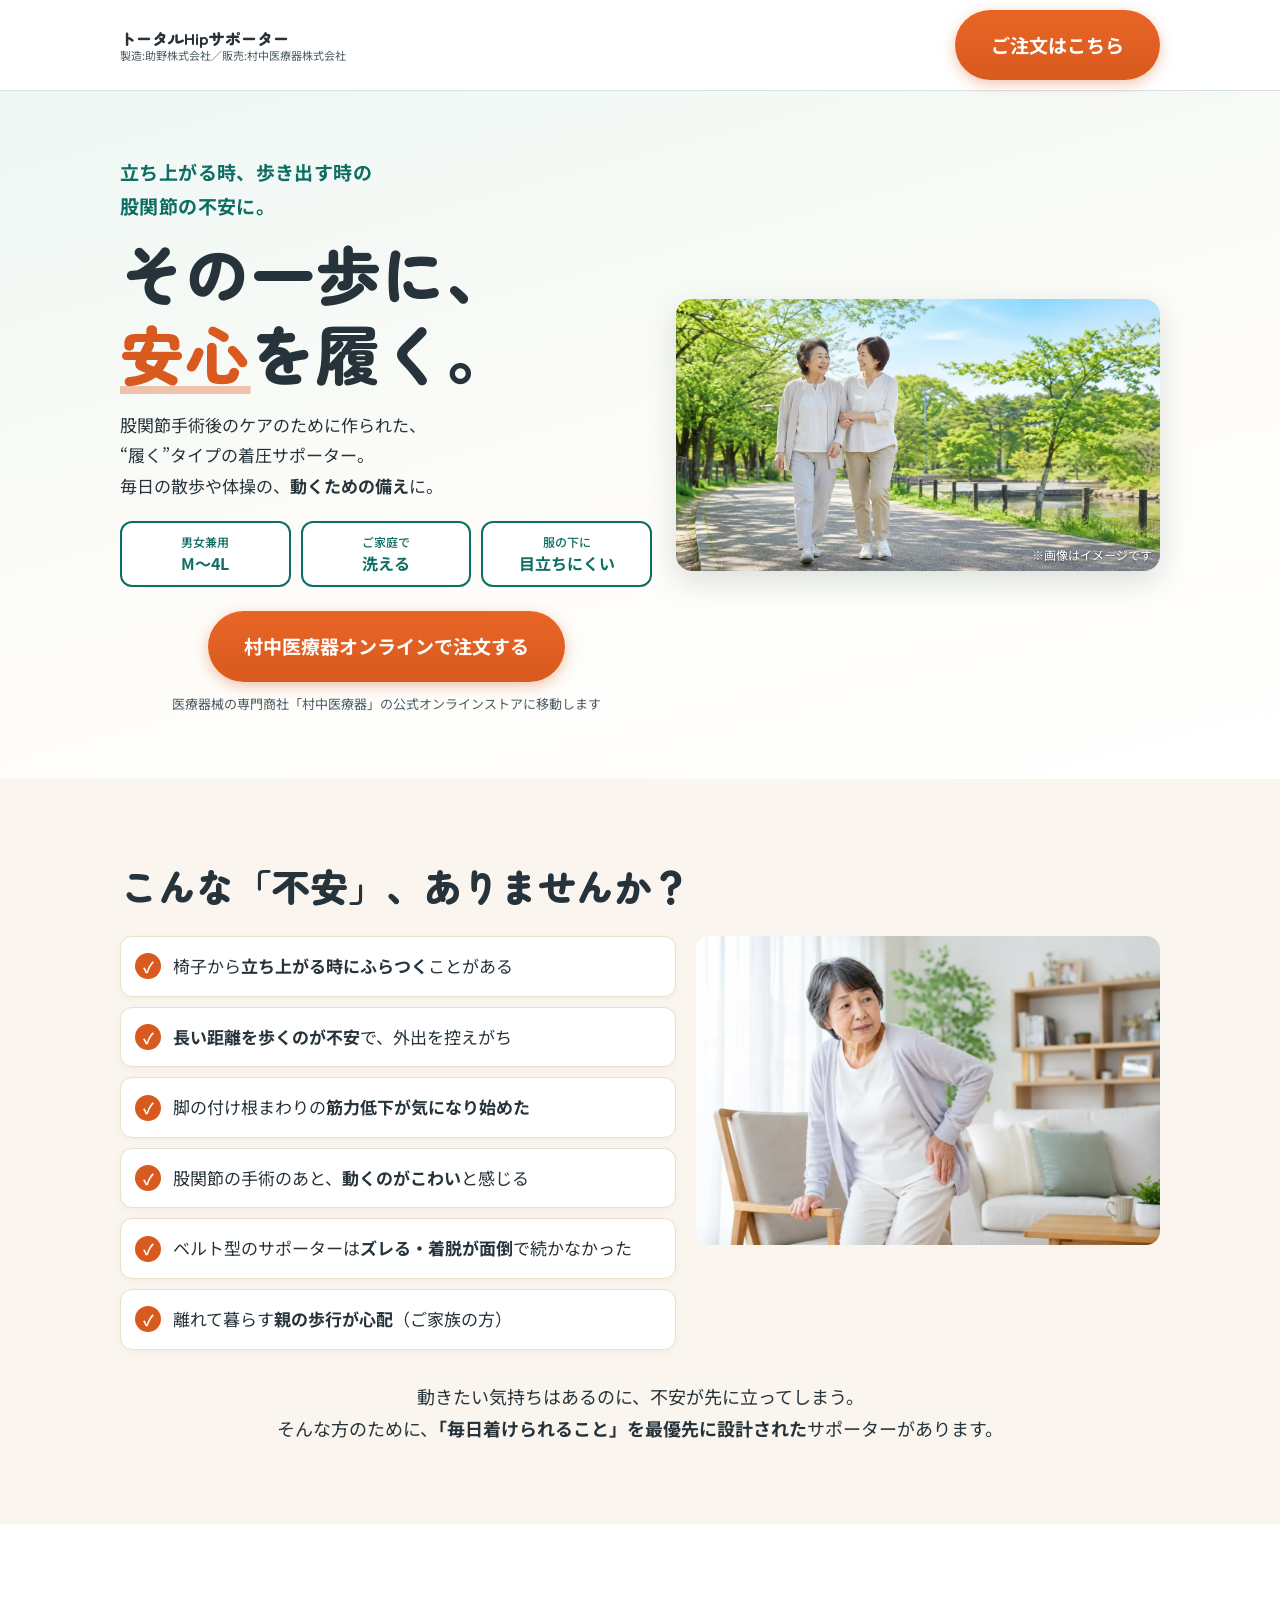
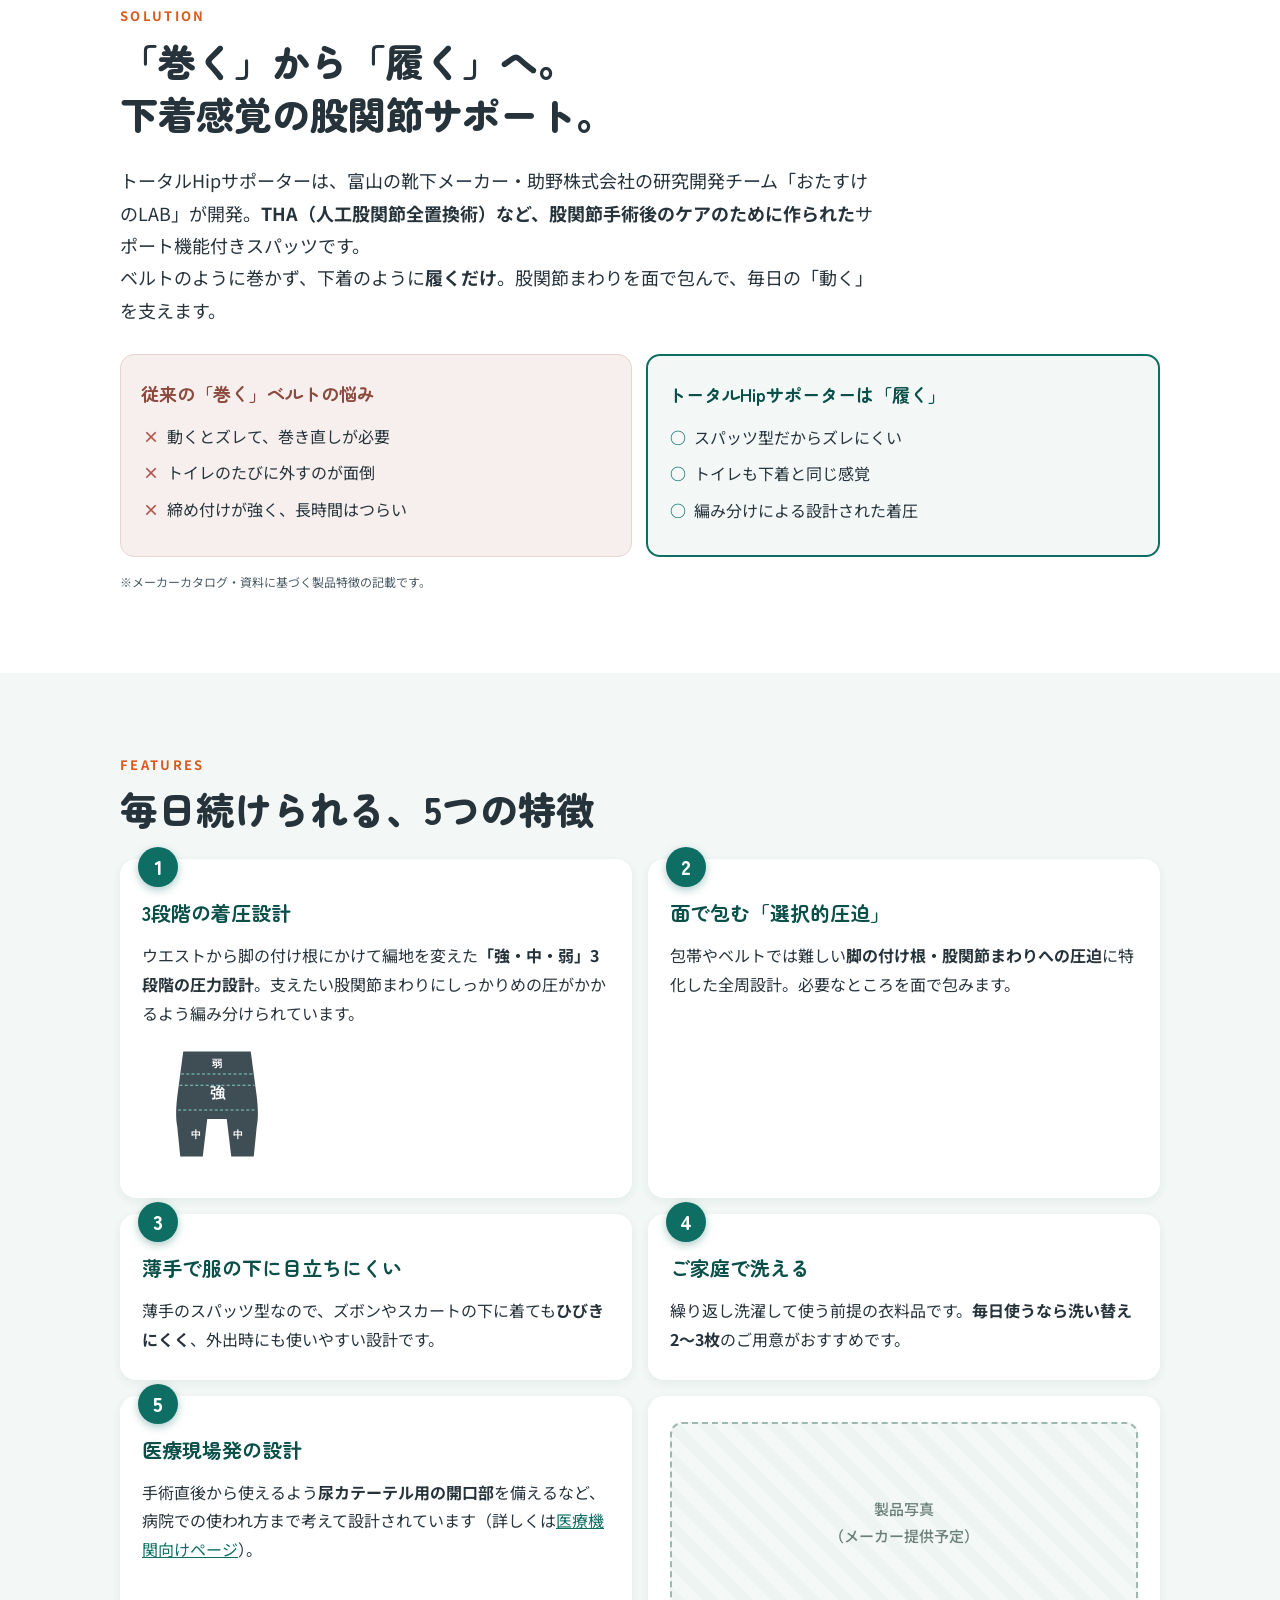
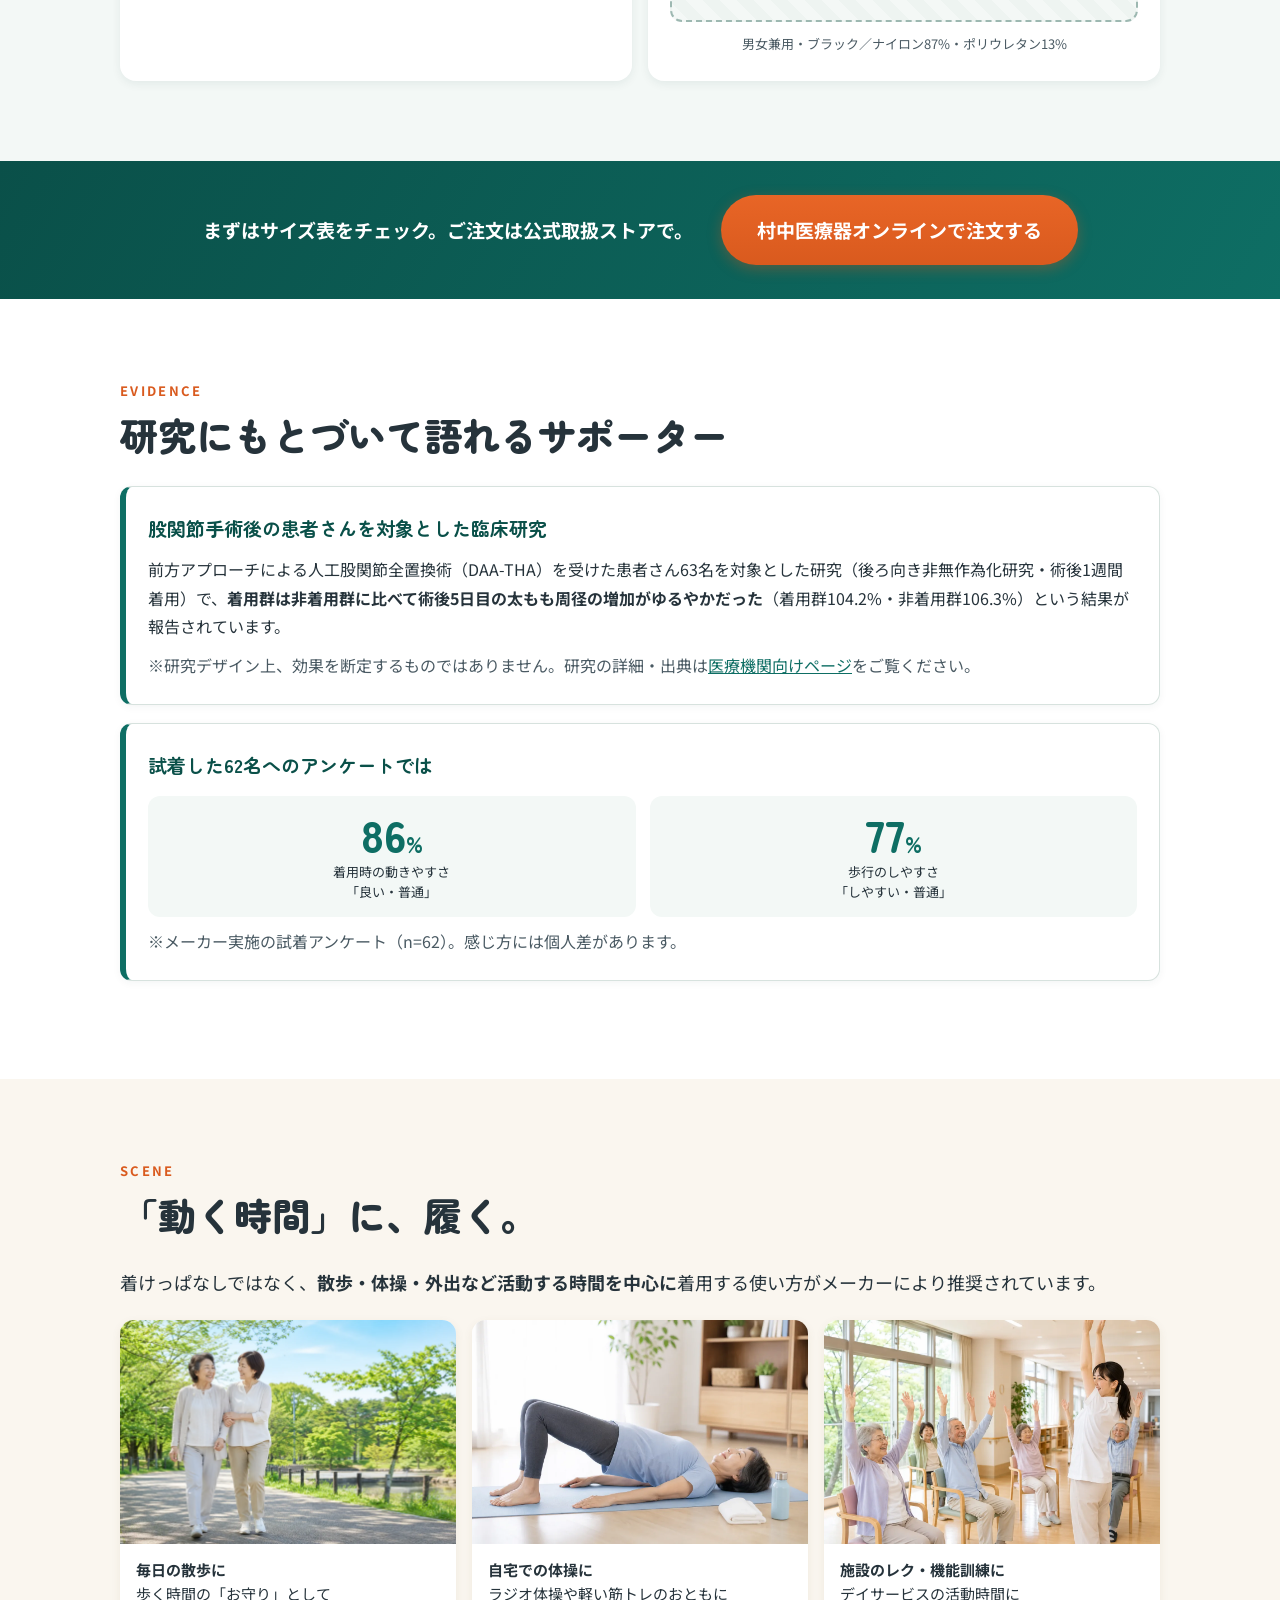
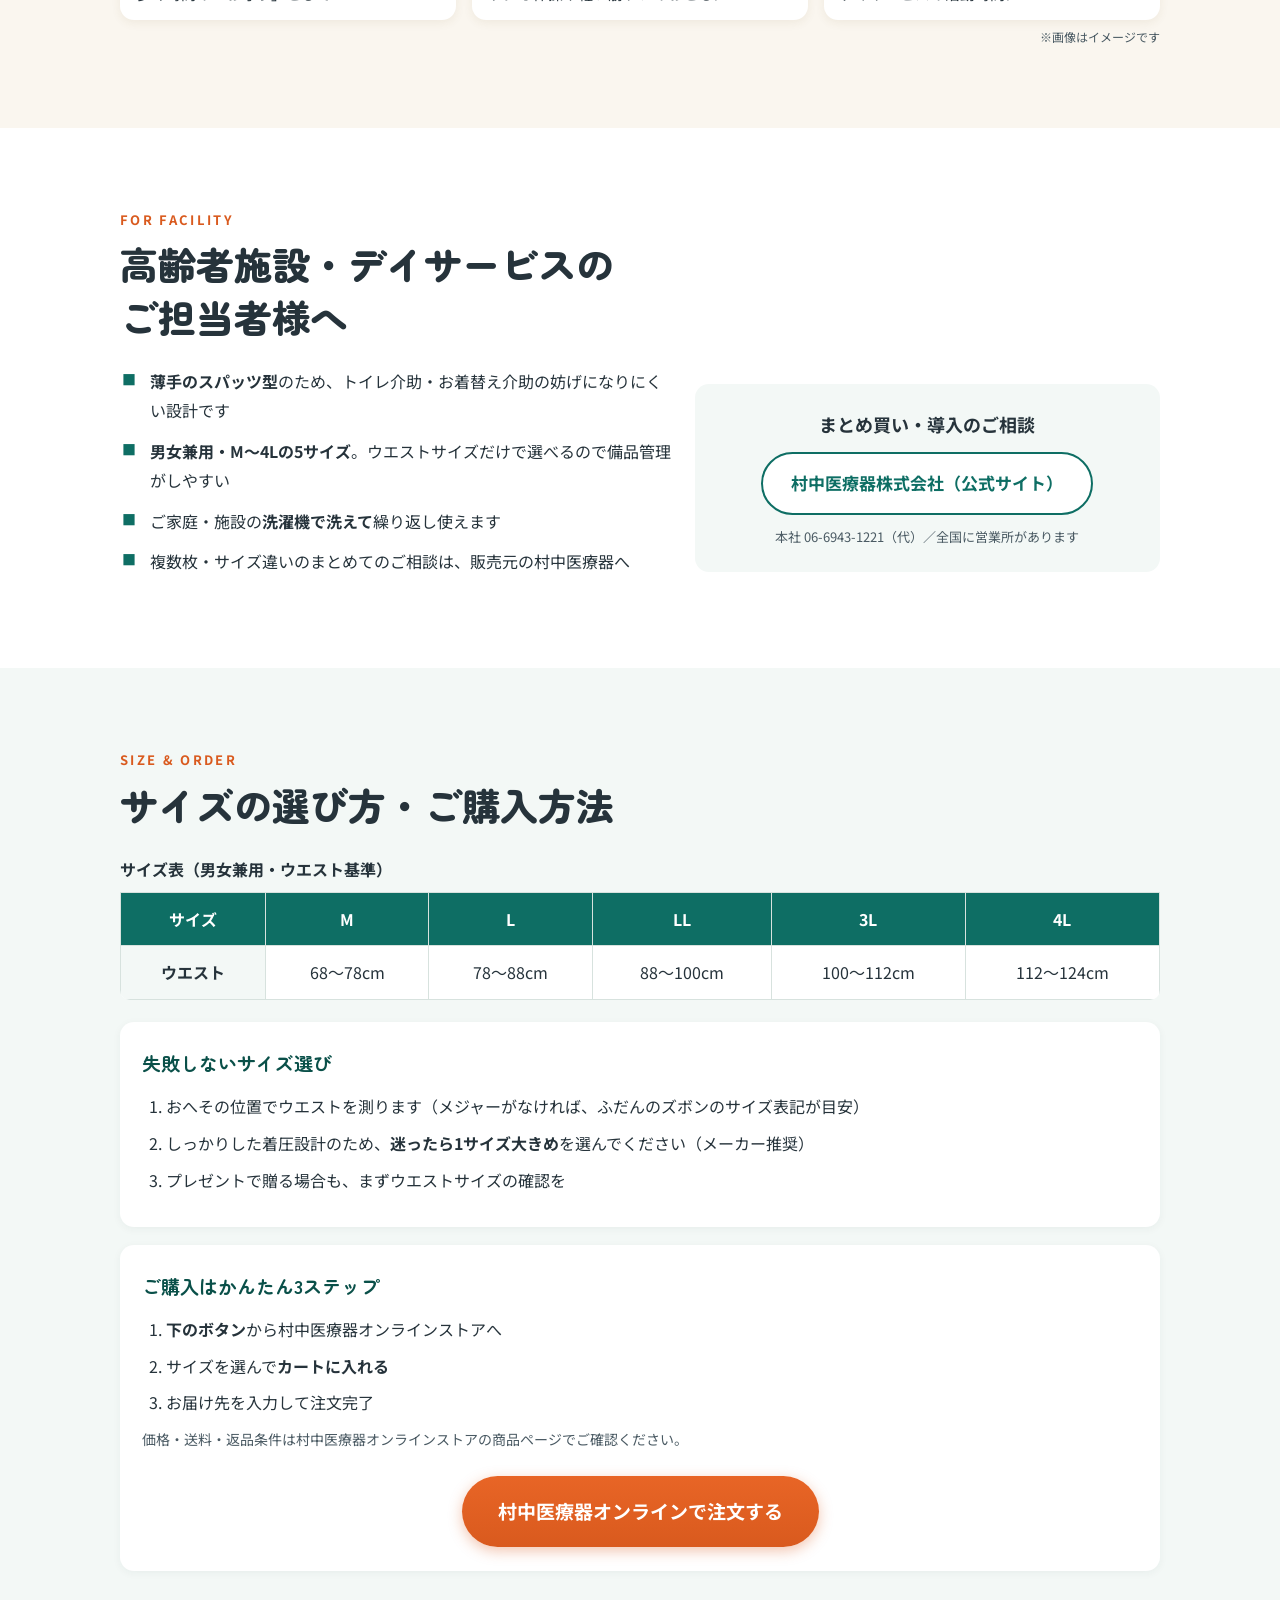
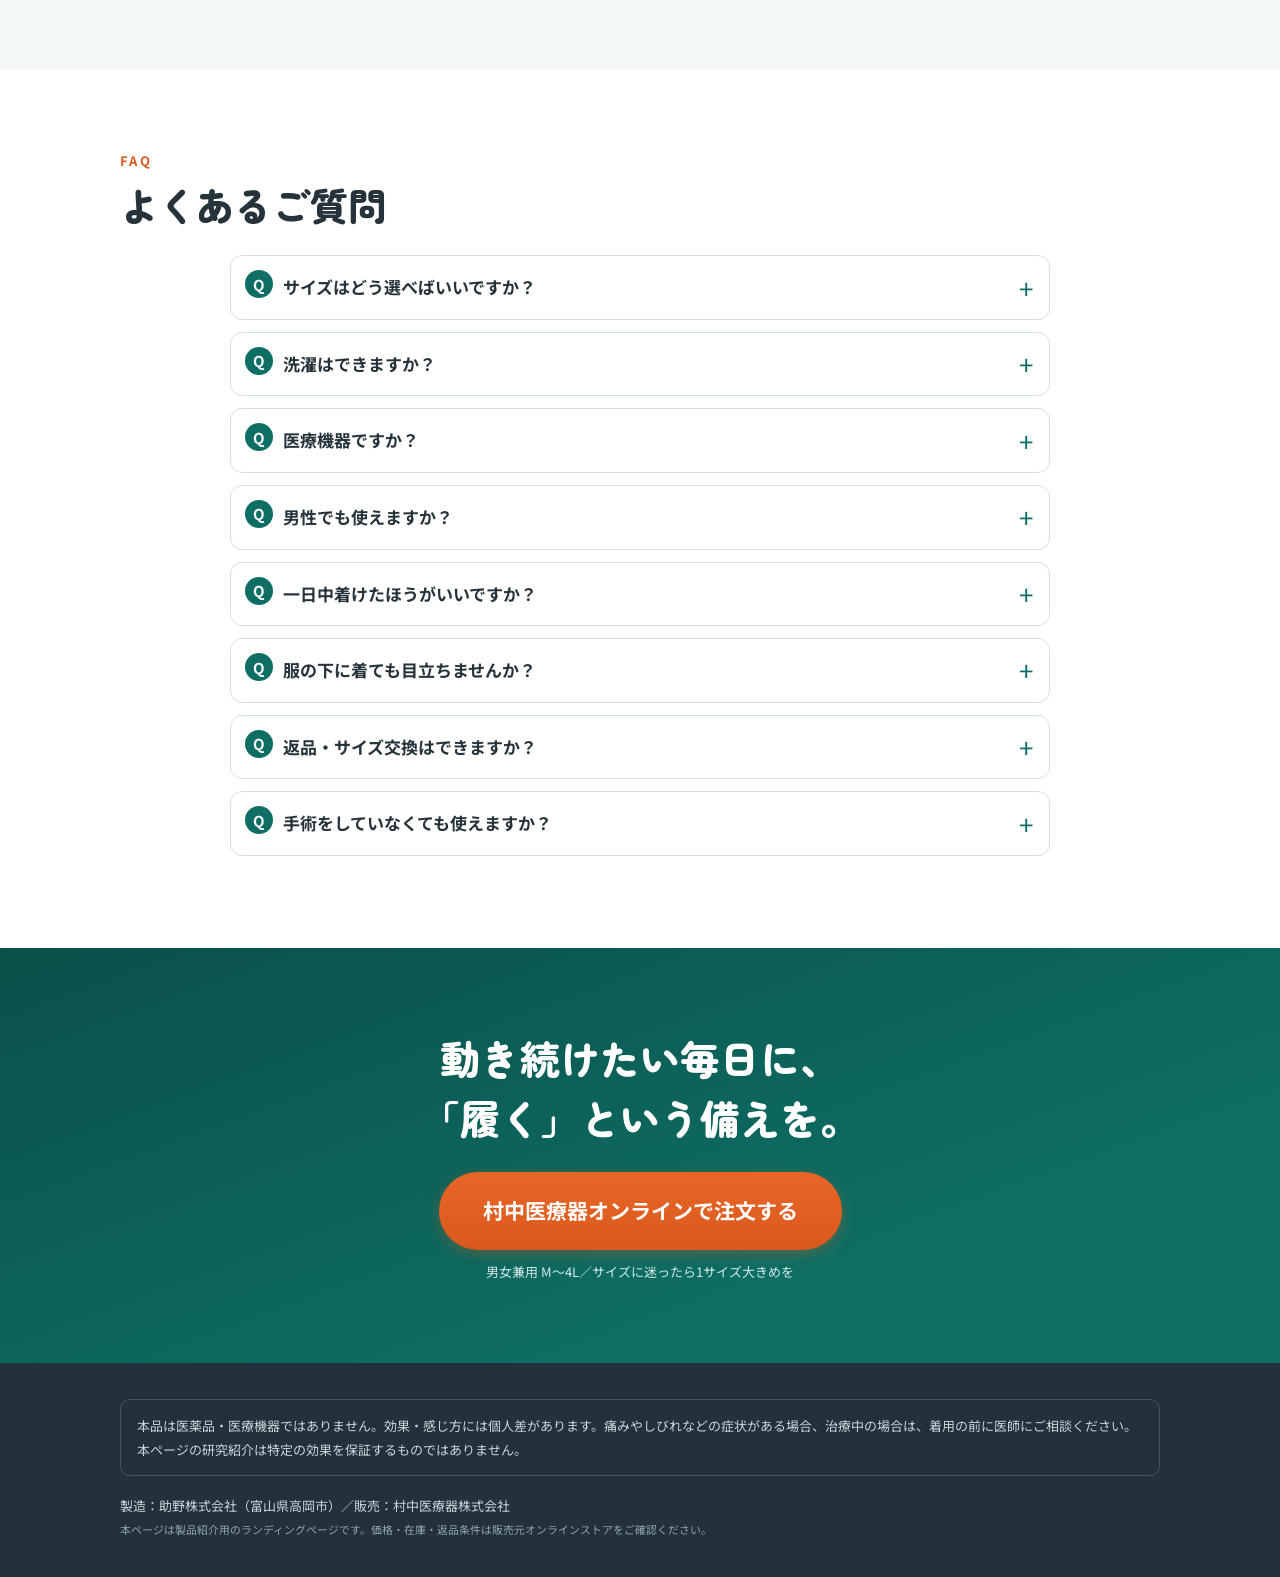
==== projects/ths-supporter/lp-general/index.html @ 4b0e5350 "モノレポ化: projects/配下に案件別フォルダを新設（nexte-pilates移設・THS-LPサポーター案件を移管） Co-Authored-By: Claude Fable 5 <nore" ====
<!DOCTYPE html>
<html lang="ja">
<head>
<meta charset="UTF-8">
<meta name="viewport" content="width=device-width, initial-scale=1.0">
<title>トータルHipサポーター｜その一歩に、安心を履く。股関節の不安に毎日履ける着圧サポーター</title>
<meta name="description" content="立ち上がる時・歩き出す時の股関節の不安に。股関節手術後のケアのために作られた、履くタイプの着圧サポーター「トータルHipサポーター」。3段階の着圧設計で股関節まわりを面でサポート。男女兼用M〜4L。村中医療器オンラインストアでご購入いただけます。">
<meta property="og:type" content="website">
<meta property="og:title" content="トータルHipサポーター｜その一歩に、安心を履く。">
<meta property="og:description" content="股関節の不安に、毎日「履ける」支えを。3段階着圧設計の股関節サポーター。男女兼用M〜4L。">
<meta property="og:image" content="../assets/images/lp1-hero-walking.png">
<meta property="og:locale" content="ja_JP">
<!-- TODO: 公開時にog:url・canonicalを本番URLに設定 -->
<link rel="preconnect" href="https://fonts.googleapis.com">
<link rel="preconnect" href="https://fonts.gstatic.com" crossorigin>
<link href="https://fonts.googleapis.com/css2?family=Noto+Sans+JP:wght@400;500;700;900&family=Zen+Maru+Gothic:wght@700;900&display=swap" rel="stylesheet">
<link rel="stylesheet" href="style.css">
<!-- ================================================== -->
<!-- GA4計測タグ挿入位置（ダミー）                          -->
<!-- <script async src="https://www.googletagmanager.com/gtag/js?id=G-XXXXXXXXXX"></script>
<script>
  window.dataLayer = window.dataLayer || [];
  function gtag(){dataLayer.push(arguments);}
  gtag('js', new Date());
  gtag('config', 'G-XXXXXXXXXX');
</script> -->
<!-- 広告タグ（Google広告/Meta等）はこの直下に挿入          -->
<!-- ================================================== -->
<script type="application/ld+json">
{
  "@context": "https://schema.org",
  "@type": "Product",
  "name": "トータルHipサポーター（男女兼用）",
  "description": "股関節手術後のケアのために作られた、履くタイプの着圧サポーター。ウエストから患部にかけて編地を変えた3段階（強・中・弱）の着圧設計。",
  "brand": {"@type": "Brand", "name": "SUKENO（助野株式会社）"},
  "material": "ナイロン87%・ポリウレタン13%",
  "offers": {
    "@type": "Offer",
    "url": "https://online.muranaka.co.jp/product/V0300001/",
    "availability": "https://schema.org/InStock",
    "seller": {"@type": "Organization", "name": "村中医療器株式会社"}
  }
}
</script>
<script type="application/ld+json">
{
  "@context": "https://schema.org",
  "@type": "FAQPage",
  "mainEntity": [
    {"@type": "Question", "name": "サイズはどう選べばいいですか？", "acceptedAnswer": {"@type": "Answer", "text": "ウエストサイズを基準にM〜4Lからお選びください。しっかりした着圧設計のため、サイズに迷った場合は1サイズ大きめをおすすめします。"}},
    {"@type": "Question", "name": "洗濯はできますか？", "acceptedAnswer": {"@type": "Answer", "text": "ご家庭で洗濯できます。毎日使う場合は洗い替え用に複数枚のご用意がおすすめです。"}},
    {"@type": "Question", "name": "医療機器ですか？", "acceptedAnswer": {"@type": "Answer", "text": "医療機器ではありません。衣料品（サポート機能付きスパッツ）です。痛みや症状がある場合は医師にご相談ください。"}},
    {"@type": "Question", "name": "男性でも使えますか？", "acceptedAnswer": {"@type": "Answer", "text": "男女兼用です。ウエストサイズを基準にお選びください。"}},
    {"@type": "Question", "name": "いつ着ければいいですか？", "acceptedAnswer": {"@type": "Answer", "text": "散歩や体操、外出など、活動する時間帯を中心とした着用がメーカーにより推奨されています。夏場などは無理せず調整してください。"}},
    {"@type": "Question", "name": "服の下に着ても目立ちませんか？", "acceptedAnswer": {"@type": "Answer", "text": "薄手のスパッツ型なので、ズボンやスカートの下に目立ちにくく着用できます。"}},
    {"@type": "Question", "name": "返品・サイズ交換はできますか？", "acceptedAnswer": {"@type": "Answer", "text": "返品・交換の条件は販売元（村中医療器オンラインストア）の規定によります。ご注文前に商品ページの返品条件をご確認ください。"}},
    {"@type": "Question", "name": "手術をしていなくても使えますか？", "acceptedAnswer": {"@type": "Answer", "text": "手術を受けていない方でも、着圧サポーターとしてお使いいただけます（メーカー資料より）。"}}
  ]
}
</script>
</head>
<body class="lp1">

<!-- ヘッダー -->
<header class="site-header">
  <div class="container header-inner">
    <p class="header-brand">トータルHipサポーター <span class="header-sub">製造:助野株式会社／販売:村中医療器株式会社</span></p>
    <a class="btn btn-cta btn-header js-cta" href="https://online.muranaka.co.jp/product/V0300001/" target="_blank" rel="noopener">ご注文はこちら</a>
  </div>
</header>

<main>
<!-- 1. ファーストビュー -->
<section class="fv" id="top">
  <div class="container fv-inner">
    <div class="fv-text">
      <p class="fv-lead">立ち上がる時、歩き出す時の<br>股関節の不安に。</p>
      <h1 class="fv-catch">その一歩に、<br><em>安心</em>を履く。</h1>
      <p class="fv-sub">股関節手術後のケアのために作られた、<br class="pc-only">“履く”タイプの着圧サポーター。<br>毎日の散歩や体操の、<strong>動くための備え</strong>に。</p>
      <ul class="fv-badges">
        <li>男女兼用<br><strong>M〜4L</strong></li>
        <li>ご家庭で<br><strong>洗える</strong></li>
        <li>服の下に<br><strong>目立ちにくい</strong></li>
      </ul>
      <div class="cta-block">
        <a class="btn btn-cta js-cta" href="https://online.muranaka.co.jp/product/V0300001/" target="_blank" rel="noopener">村中医療器オンラインで注文する</a>
        <p class="cta-note">医療器械の専門商社「村中医療器」の公式オンラインストアに移動します</p>
      </div>
    </div>
    <figure class="fv-visual">
      <img src="../assets/images/lp1-hero-walking.webp" alt="親子で公園をゆったり散歩する様子" width="1600" height="901" fetchpriority="high">
      <figcaption class="img-note">※画像はイメージです</figcaption>
    </figure>
  </div>
</section>

<!-- 2. 悩み共感 -->
<section class="section worries">
  <div class="container">
    <h2 class="section-title">こんな「不安」、<br class="sp-only">ありませんか？</h2>
    <div class="worries-grid">
      <ul class="check-list">
        <li>椅子から<strong>立ち上がる時にふらつく</strong>ことがある</li>
        <li><strong>長い距離を歩くのが不安</strong>で、外出を控えがち</li>
        <li>脚の付け根まわりの<strong>筋力低下が気になり始めた</strong></li>
        <li>股関節の手術のあと、<strong>動くのがこわい</strong>と感じる</li>
        <li>ベルト型のサポーターは<strong>ズレる・着脱が面倒</strong>で続かなかった</li>
        <li>離れて暮らす<strong>親の歩行が心配</strong>（ご家族の方）</li>
      </ul>
      <figure class="worries-visual">
        <img src="../assets/images/lp1-worry-elderly.webp" alt="立ち上がりの際に脚の付け根に手を当てる女性" width="1200" height="800" loading="lazy">
      </figure>
    </div>
    <p class="worries-message">動きたい気持ちはあるのに、不安が先に立ってしまう。<br>そんな方のために、<strong>「毎日着けられること」を最優先に設計された</strong>サポーターがあります。</p>
  </div>
</section>

<!-- 3. 解決コンセプト -->
<section class="section concept">
  <div class="container">
    <p class="section-eyebrow">SOLUTION</p>
    <h2 class="section-title">「巻く」から「履く」へ。<br>下着感覚の股関節サポート。</h2>
    <p class="concept-text">トータルHipサポーターは、富山の靴下メーカー・助野株式会社の研究開発チーム「おたすけのLAB」が開発。<strong>THA（人工股関節全置換術）など、股関節手術後のケアのために作られた</strong>サポート機能付きスパッツです。<br>ベルトのように巻かず、下着のように<strong>履くだけ</strong>。股関節まわりを面で包んで、毎日の「動く」を支えます。</p>
    <div class="concept-compare">
      <div class="compare-col compare-before">
        <h3>従来の「巻く」ベルトの悩み</h3>
        <ul>
          <li>動くとズレて、巻き直しが必要</li>
          <li>トイレのたびに外すのが面倒</li>
          <li>締め付けが強く、長時間はつらい</li>
        </ul>
      </div>
      <div class="compare-col compare-after">
        <h3>トータルHipサポーターは「履く」</h3>
        <ul>
          <li>スパッツ型だからズレにくい</li>
          <li>トイレも下着と同じ感覚</li>
          <li>編み分けによる設計された着圧</li>
        </ul>
      </div>
    </div>
    <p class="fact-note">※メーカーカタログ・資料に基づく製品特徴の記載です。</p>
  </div>
</section>

<!-- 4. 製品特徴 -->
<section class="section features">
  <div class="container">
    <p class="section-eyebrow">FEATURES</p>
    <h2 class="section-title">毎日続けられる、<br class="sp-only">5つの特徴</h2>
    <div class="feature-grid">
      <article class="feature-card">
        <div class="feature-num">1</div>
        <h3>3段階の着圧設計</h3>
        <p>ウエストから脚の付け根にかけて編地を変えた<strong>「強・中・弱」3段階の圧力設計</strong>。支えたい股関節まわりにしっかりめの圧がかかるよう編み分けられています。</p>
        <!-- 3段階着圧の自作SVG図 -->
        <svg class="feature-svg" viewBox="0 0 200 160" role="img" aria-label="3段階着圧のイメージ図。ウエスト部は弱、股関節部は強、裾は中から弱の圧力設計">
          <path d="M55 10 h90 l8 60 c2 18 2 30 0 40 l-4 40 h-30 l-6 -50 h-26 l-6 50 h-30 l-4 -40 c-2 -10 -2 -22 0 -40 z" fill="#2b3a42" opacity="0.9"/>
          <g font-family="sans-serif" font-size="13" fill="#fff" text-anchor="middle" font-weight="bold">
            <text x="100" y="30">弱</text>
            <text x="100" y="72" font-size="20">強</text>
            <text x="72" y="125">中</text>
            <text x="128" y="125">中</text>
          </g>
          <g stroke="#7fd1c8" stroke-width="1.5" stroke-dasharray="4 3" fill="none">
            <path d="M52 40 h96"/><path d="M50 55 h100"/><path d="M48 88 h104"/>
          </g>
        </svg>
      </article>
      <article class="feature-card">
        <div class="feature-num">2</div>
        <h3>面で包む「選択的圧迫」</h3>
        <p>包帯やベルトでは難しい<strong>脚の付け根・股関節まわりへの圧迫</strong>に特化した全周設計。必要なところを面で包みます。</p>
      </article>
      <article class="feature-card">
        <div class="feature-num">3</div>
        <h3>薄手で服の下に目立ちにくい</h3>
        <p>薄手のスパッツ型なので、ズボンやスカートの下に着ても<strong>ひびきにくく</strong>、外出時にも使いやすい設計です。</p>
      </article>
      <article class="feature-card">
        <div class="feature-num">4</div>
        <h3>ご家庭で洗える</h3>
        <p>繰り返し洗濯して使う前提の衣料品です。<strong>毎日使うなら洗い替え2〜3枚</strong>のご用意がおすすめです。</p>
      </article>
      <article class="feature-card">
        <div class="feature-num">5</div>
        <h3>医療現場発の設計</h3>
        <p>手術直後から使えるよう<strong>尿カテーテル用の開口部</strong>を備えるなど、病院での使われ方まで考えて設計されています（詳しくは<a href="../lp-medical/index.html">医療機関向けページ</a>）。</p>
      </article>
      <figure class="feature-card product-placeholder">
        <!-- TODO: メーカー提供写真に差し替え（製品全体・黒・スパッツ型） -->
        <div class="placeholder-box">
          <span>製品写真<br>（メーカー提供予定）</span>
        </div>
        <figcaption>男女兼用・ブラック／ナイロン87%・ポリウレタン13%</figcaption>
      </figure>
    </div>
  </div>
</section>

<div class="cta-band">
  <div class="container">
    <p class="cta-band-copy">まずはサイズ表をチェック。<br class="sp-only">ご注文は公式取扱ストアで。</p>
    <a class="btn btn-cta js-cta" href="https://online.muranaka.co.jp/product/V0300001/" target="_blank" rel="noopener">村中医療器オンラインで注文する</a>
  </div>
</div>

<!-- 5. エビデンス -->
<section class="section evidence">
  <div class="container">
    <p class="section-eyebrow">EVIDENCE</p>
    <h2 class="section-title">研究にもとづいて<br class="sp-only">語れるサポーター</h2>
    <div class="evidence-card">
      <h3>股関節手術後の患者さんを対象とした臨床研究</h3>
      <p>前方アプローチによる人工股関節全置換術（DAA-THA）を受けた患者さん63名を対象とした研究（後ろ向き非無作為化研究・術後1週間着用）で、<strong>着用群は非着用群に比べて術後5日目の太もも周径の増加がゆるやかだった</strong>（着用群104.2%・非着用群106.3%）という結果が報告されています。</p>
      <p class="evidence-limit">※研究デザイン上、効果を断定するものではありません。研究の詳細・出典は<a href="../lp-medical/index.html">医療機関向けページ</a>をご覧ください。</p>
    </div>
    <div class="evidence-card">
      <h3>試着した62名へのアンケートでは</h3>
      <div class="stat-row">
        <div class="stat"><div class="stat-num">86<span>%</span></div><p>着用時の動きやすさ<br>「良い・普通」</p></div>
        <div class="stat"><div class="stat-num">77<span>%</span></div><p>歩行のしやすさ<br>「しやすい・普通」</p></div>
      </div>
      <p class="evidence-limit">※メーカー実施の試着アンケート（n=62）。感じ方には個人差があります。</p>
    </div>
  </div>
</section>

<!-- 6. 使用シーン -->
<section class="section scenes">
  <div class="container">
    <p class="section-eyebrow">SCENE</p>
    <h2 class="section-title">「動く時間」に、履く。</h2>
    <p class="scenes-lead">着けっぱなしではなく、<strong>散歩・体操・外出など活動する時間を中心に</strong>着用する使い方がメーカーにより推奨されています。</p>
    <div class="scene-grid">
      <figure class="scene-card">
        <img src="../assets/images/lp1-hero-walking.webp" alt="毎日の散歩" width="1600" height="901" loading="lazy">
        <figcaption><strong>毎日の散歩に</strong><br>歩く時間の「お守り」として</figcaption>
      </figure>
      <figure class="scene-card">
        <img src="../assets/images/lp1-scene-exercise.webp" alt="自宅での体操" width="1200" height="800" loading="lazy">
        <figcaption><strong>自宅での体操に</strong><br>ラジオ体操や軽い筋トレのおともに</figcaption>
      </figure>
      <figure class="scene-card">
        <img src="../assets/images/lp1-scene-facility.webp" alt="施設でのレクリエーション" width="1200" height="800" loading="lazy">
        <figcaption><strong>施設のレク・機能訓練に</strong><br>デイサービスの活動時間に</figcaption>
      </figure>
    </div>
    <p class="img-note">※画像はイメージです</p>
  </div>
</section>

<!-- 7. 施設向け -->
<section class="section facility">
  <div class="container">
    <p class="section-eyebrow">FOR FACILITY</p>
    <h2 class="section-title">高齢者施設・デイサービスの<br>ご担当者様へ</h2>
    <div class="facility-inner">
      <ul class="facility-points">
        <li><strong>薄手のスパッツ型</strong>のため、トイレ介助・お着替え介助の妨げになりにくい設計です</li>
        <li><strong>男女兼用・M〜4Lの5サイズ</strong>。ウエストサイズだけで選べるので備品管理がしやすい</li>
        <li>ご家庭・施設の<strong>洗濯機で洗えて</strong>繰り返し使えます</li>
        <li>複数枚・サイズ違いのまとめてのご相談は、販売元の村中医療器へ</li>
      </ul>
      <div class="facility-cta">
        <p>まとめ買い・導入のご相談</p>
        <a class="btn btn-sub" href="https://www.muranaka.co.jp/" target="_blank" rel="noopener">村中医療器株式会社（公式サイト）</a>
        <p class="cta-note">本社 06-6943-1221（代）／全国に営業所があります</p>
      </div>
    </div>
  </div>
</section>

<!-- 8. サイズ・購入方法 -->
<section class="section size-buy" id="size">
  <div class="container">
    <p class="section-eyebrow">SIZE &amp; ORDER</p>
    <h2 class="section-title">サイズの選び方・ご購入方法</h2>
    <div class="size-table-wrap">
      <table class="size-table">
        <caption>サイズ表（男女兼用・ウエスト基準）</caption>
        <thead><tr><th>サイズ</th><th>M</th><th>L</th><th>LL</th><th>3L</th><th>4L</th></tr></thead>
        <tbody><tr><th>ウエスト</th><td>68〜78cm</td><td>78〜88cm</td><td>88〜100cm</td><td>100〜112cm</td><td>112〜124cm</td></tr></tbody>
      </table>
    </div>
    <div class="size-tips">
      <h3>失敗しないサイズ選び</h3>
      <ol>
        <li>おへその位置でウエストを測ります（メジャーがなければ、ふだんのズボンのサイズ表記が目安）</li>
        <li>しっかりした着圧設計のため、<strong>迷ったら1サイズ大きめ</strong>を選んでください（メーカー推奨）</li>
        <li>プレゼントで贈る場合も、まずウエストサイズの確認を</li>
      </ol>
    </div>
    <div class="buy-steps">
      <h3>ご購入はかんたん3ステップ</h3>
      <ol class="steps">
        <li><strong>下のボタン</strong>から村中医療器オンラインストアへ</li>
        <li>サイズを選んで<strong>カートに入れる</strong></li>
        <li>お届け先を入力して注文完了</li>
      </ol>
      <p class="price-note">価格・送料・返品条件は村中医療器オンラインストアの商品ページでご確認ください。<!-- TODO: 価格表示可否をメーカー確認後、税込価格を明記 --></p>
      <div class="cta-block">
        <a class="btn btn-cta js-cta" href="https://online.muranaka.co.jp/product/V0300001/" target="_blank" rel="noopener">村中医療器オンラインで注文する</a>
      </div>
    </div>
  </div>
</section>

<!-- 9. FAQ -->
<section class="section faq">
  <div class="container">
    <p class="section-eyebrow">FAQ</p>
    <h2 class="section-title">よくあるご質問</h2>
    <dl class="faq-list">
      <div class="faq-item"><dt>サイズはどう選べばいいですか？</dt><dd>ウエストサイズを基準にM〜4Lからお選びください。しっかりした着圧設計のため、サイズに迷った場合は<strong>1サイズ大きめ</strong>がメーカー推奨です。</dd></div>
      <div class="faq-item"><dt>洗濯はできますか？</dt><dd>ご家庭で洗濯できます（洗濯表示に従ってください）。毎日使う場合は洗い替え用に2〜3枚のご用意がおすすめです。</dd></div>
      <div class="faq-item"><dt>医療機器ですか？</dt><dd><strong>医療機器ではありません。</strong>サポート機能付きスパッツ（衣料品）です。痛みや気になる症状がある場合は、着用の前に医師にご相談ください。</dd></div>
      <div class="faq-item"><dt>男性でも使えますか？</dt><dd>男女兼用です。ウエストサイズを基準にお選びください。</dd></div>
      <div class="faq-item"><dt>一日中着けたほうがいいですか？</dt><dd>散歩・体操・外出など<strong>活動する時間を中心に</strong>着用する使い方がメーカーにより推奨されています。夏場など暑い時期は無理せず調整してください。</dd></div>
      <div class="faq-item"><dt>服の下に着ても目立ちませんか？</dt><dd>薄手のスパッツ型なので、ズボンやスカートの下でも目立ちにくくお使いいただけます。</dd></div>
      <div class="faq-item"><dt>返品・サイズ交換はできますか？</dt><dd>返品・交換の条件は販売元（村中医療器オンラインストア）の規定によります。ご注文前に商品ページの返品条件をご確認ください。サイズ選びに迷ったら「1サイズ大きめ」がメーカー推奨です。</dd></div>
      <div class="faq-item"><dt>手術をしていなくても使えますか？</dt><dd>手術を受けていない方でも着圧サポーターとしてお使いいただけます（メーカー資料より）。股関節に痛みがある場合は、まず医師にご相談ください。</dd></div>
    </dl>
  </div>
</section>

<!-- 10. 最終CTA -->
<section class="section final-cta">
  <div class="container">
    <h2 class="final-catch">動き続けたい毎日に、<br>「履く」という備えを。</h2>
    <div class="cta-block">
      <a class="btn btn-cta btn-lg js-cta" href="https://online.muranaka.co.jp/product/V0300001/" target="_blank" rel="noopener">村中医療器オンラインで注文する</a>
      <p class="cta-note">男女兼用 M〜4L／サイズに迷ったら1サイズ大きめを</p>
    </div>
  </div>
</section>
</main>

<footer class="site-footer">
  <div class="container">
    <p class="footer-disclaimer">本品は医薬品・医療機器ではありません。効果・感じ方には個人差があります。痛みやしびれなどの症状がある場合、治療中の場合は、着用の前に医師にご相談ください。本ページの研究紹介は特定の効果を保証するものではありません。</p>
    <p class="footer-credit">製造：助野株式会社（富山県高岡市）／販売：村中医療器株式会社<br>
    <small>本ページは製品紹介用のランディングページです。価格・在庫・返品条件は販売元オンラインストアをご確認ください。</small></p>
  </div>
</footer>

<!-- スマホ追従CTA -->
<div class="sticky-cta" id="stickyCta" aria-hidden="true">
  <a class="btn btn-cta js-cta" href="https://online.muranaka.co.jp/product/V0300001/" target="_blank" rel="noopener">ご注文はこちら（村中医療器）</a>
</div>

<script src="script.js" defer></script>
</body>
</html>
---- projects/ths-supporter/lp-general/style.css ----
/* =========================================================
   トータルHipサポーター LP1（一般・施設向け）
   モバイルファースト / 本文18px / 行間1.8 / コントラスト比4.5+
   ブレークポイント: 768px / 1200px
========================================================= */
:root{
  --c-text:#26333b;        /* 本文 (白背景比 12.5:1) */
  --c-text-sub:#4a5a63;
  --c-primary:#0e6e64;     /* ティール */
  --c-primary-dark:#0a5049;
  --c-accent:#d95a1e;      /* CTAオレンジ (白文字比 4.6:1) */
  --c-accent-dark:#b84812;
  --c-bg:#ffffff;
  --c-bg-soft:#f3f8f6;
  --c-bg-warm:#faf6ef;
  --c-line:#d7e2de;
  --font-body:"Noto Sans JP",sans-serif;
  --font-head:"Zen Maru Gothic","Noto Sans JP",sans-serif;
}
*{margin:0;padding:0;box-sizing:border-box}
html{scroll-behavior:smooth}
body.lp1{
  font-family:var(--font-body);
  font-size:18px;
  line-height:1.8;
  color:var(--c-text);
  background:var(--c-bg);
  -webkit-font-smoothing:antialiased;
}
img{max-width:100%;height:auto;display:block}
a{color:var(--c-primary)}
.container{width:100%;max-width:1080px;margin:0 auto;padding:0 20px}
.pc-only{display:none}
.sp-only{display:inline}

/* ---------- ヘッダー ---------- */
.site-header{position:sticky;top:0;z-index:100;background:rgba(255,255,255,.96);border-bottom:1px solid var(--c-line);backdrop-filter:blur(4px)}
.header-inner{display:flex;align-items:center;justify-content:space-between;gap:8px;padding-top:10px;padding-bottom:10px}
.header-brand{font-family:var(--font-head);font-weight:900;font-size:16px;line-height:1.3}
.header-sub{display:none;font-family:var(--font-body);font-weight:400;font-size:11px;color:var(--c-text-sub)}
.btn-header{font-size:14px;padding:12px 16px;white-space:nowrap}

/* ---------- ボタン ---------- */
.btn{display:inline-block;text-decoration:none;text-align:center;font-weight:700;border-radius:999px;transition:transform .15s ease, box-shadow .15s ease}
.btn:active{transform:scale(.97)}
.btn-cta{
  background:linear-gradient(180deg,#e86526,var(--c-accent));
  color:#fff;
  font-size:19px;
  padding:18px 36px;
  min-height:56px;
  box-shadow:0 4px 14px rgba(217,90,30,.35);
}
.btn-cta:hover{background:linear-gradient(180deg,var(--c-accent),var(--c-accent-dark));box-shadow:0 6px 18px rgba(217,90,30,.45)}
.btn-lg{font-size:21px;padding:20px 44px}
.btn-sub{background:#fff;color:var(--c-primary);border:2px solid var(--c-primary);padding:14px 28px;font-size:17px}
.btn-sub:hover{background:var(--c-bg-soft)}
.cta-block{text-align:center;margin-top:24px}
.cta-note{font-size:13px;color:var(--c-text-sub);margin-top:10px}
.img-note{font-size:12px;color:var(--c-text-sub);text-align:right;margin-top:6px}

/* ---------- FV ---------- */
.fv{background:linear-gradient(165deg,#eef7f4 0%,#fdfcf8 55%,#fff 100%);padding:36px 0 44px;overflow:hidden}
.fv-inner{display:flex;flex-direction:column;gap:24px}
.fv-lead{font-size:19px;font-weight:700;color:var(--c-primary);letter-spacing:.02em}
.fv-catch{font-family:var(--font-head);font-weight:900;font-size:clamp(38px,9.5vw,64px);line-height:1.25;letter-spacing:.02em;margin-top:8px}
.fv-catch em{font-style:normal;color:var(--c-accent);text-decoration:underline;text-decoration-color:rgba(217,90,30,.35);text-decoration-thickness:8px;text-underline-offset:6px}
.fv-sub{margin-top:18px;font-size:17px}
.fv-badges{display:flex;gap:10px;list-style:none;margin-top:20px}
.fv-badges li{
  flex:1;background:#fff;border:2px solid var(--c-primary);color:var(--c-primary);
  border-radius:12px;text-align:center;font-size:12px;line-height:1.5;padding:10px 2px;font-weight:500
}
.fv-badges strong{font-size:16px}
.fv-visual{position:relative;border-radius:16px;overflow:hidden;box-shadow:0 10px 30px rgba(20,60,50,.15)}
.fv-visual img{width:100%;object-fit:cover}
.fv-visual .img-note{position:absolute;right:8px;bottom:6px;margin:0;color:#fff;text-shadow:0 1px 3px rgba(0,0,0,.6)}

/* ---------- セクション共通 ---------- */
.section{padding:56px 0}
.section-eyebrow{font-size:13px;font-weight:700;letter-spacing:.18em;color:var(--c-accent);margin-bottom:6px}
.section-title{font-family:var(--font-head);font-weight:900;font-size:clamp(26px,6.4vw,38px);line-height:1.4;margin-bottom:24px}

/* ---------- 悩み共感 ---------- */
.worries{background:var(--c-bg-warm)}
.worries-grid{display:flex;flex-direction:column;gap:20px}
.check-list{list-style:none}
.check-list li{
  position:relative;background:#fff;border:1px solid #eadfcc;border-radius:12px;
  padding:14px 16px 14px 52px;margin-bottom:10px;font-size:17px;box-shadow:0 2px 6px rgba(120,90,40,.06)
}
.check-list li::before{
  content:"✓";position:absolute;left:14px;top:50%;transform:translateY(-50%);
  width:26px;height:26px;border-radius:50%;background:var(--c-accent);color:#fff;
  font-size:15px;font-weight:700;display:flex;align-items:center;justify-content:center;line-height:1;
}
.worries-visual{border-radius:14px;overflow:hidden}
.worries-message{margin-top:20px;font-size:18px;text-align:center}

/* ---------- コンセプト ---------- */
.concept-text{max-width:760px}
.concept-compare{display:flex;flex-direction:column;gap:14px;margin-top:28px}
.compare-col{border-radius:14px;padding:22px 20px}
.compare-col h3{font-size:18px;margin-bottom:12px;font-family:var(--font-head)}
.compare-col ul{list-style:none}
.compare-col li{padding-left:26px;position:relative;margin-bottom:8px;font-size:16px}
.compare-before{background:#f6efee;border:1px solid #e6d4d1}
.compare-before h3{color:#8c4a3f}
.compare-before li::before{content:"×";position:absolute;left:2px;color:#b2564a;font-weight:700}
.compare-after{background:var(--c-bg-soft);border:2px solid var(--c-primary)}
.compare-after h3{color:var(--c-primary-dark)}
.compare-after li::before{content:"○";position:absolute;left:2px;color:var(--c-primary);font-weight:700}
.fact-note{font-size:12px;color:var(--c-text-sub);margin-top:14px}

/* ---------- 特徴 ---------- */
.features{background:var(--c-bg-soft)}
.feature-grid{display:grid;grid-template-columns:1fr;gap:16px}
.feature-card{background:#fff;border-radius:16px;padding:26px 22px;box-shadow:0 3px 10px rgba(20,60,50,.07);position:relative}
.feature-num{
  position:absolute;top:-12px;left:18px;width:40px;height:40px;border-radius:50%;
  background:var(--c-primary);color:#fff;font-family:var(--font-head);font-weight:900;font-size:20px;
  display:flex;align-items:center;justify-content:center;box-shadow:0 3px 8px rgba(14,110,100,.35)
}
.feature-card h3{font-family:var(--font-head);font-size:20px;margin:10px 0 10px;color:var(--c-primary-dark)}
.feature-card p{font-size:16px}
.feature-svg{width:150px;margin:16px auto 0}
.product-placeholder{display:flex;flex-direction:column;gap:10px;align-items:center;justify-content:center}
.placeholder-box{
  width:100%;min-height:200px;border:2px dashed #9db8b1;border-radius:12px;
  display:flex;align-items:center;justify-content:center;text-align:center;
  color:#6b8079;font-size:15px;font-weight:500;background:repeating-linear-gradient(45deg,#f4f8f6,#f4f8f6 12px,#eef4f1 12px,#eef4f1 24px)
}
.product-placeholder figcaption{font-size:13px;color:var(--c-text-sub)}

/* ---------- CTAバンド ---------- */
.cta-band{background:linear-gradient(120deg,var(--c-primary-dark),var(--c-primary));padding:34px 0;text-align:center}
.cta-band-copy{color:#fff;font-size:19px;font-weight:700;margin-bottom:16px}

/* ---------- エビデンス ---------- */
.evidence-card{background:#fff;border:1px solid var(--c-line);border-left:6px solid var(--c-primary);border-radius:12px;padding:24px 22px;margin-bottom:18px;box-shadow:0 2px 8px rgba(20,60,50,.05)}
.evidence-card h3{font-size:19px;font-family:var(--font-head);color:var(--c-primary-dark);margin-bottom:10px}
.evidence-card p{font-size:16px}
.evidence-limit{font-size:13px;color:var(--c-text-sub);margin-top:10px}
.stat-row{display:flex;gap:14px;margin:14px 0 4px}
.stat{flex:1;text-align:center;background:var(--c-bg-soft);border-radius:12px;padding:16px 8px}
.stat-num{font-family:var(--font-head);font-weight:900;font-size:44px;color:var(--c-primary);line-height:1}
.stat-num span{font-size:22px}
.stat p{font-size:13px;margin-top:6px;line-height:1.5}

/* ---------- 使用シーン ---------- */
.scenes{background:var(--c-bg-warm)}
.scenes-lead{margin-bottom:22px}
.scene-grid{display:grid;grid-template-columns:1fr;gap:16px}
.scene-card{background:#fff;border-radius:14px;overflow:hidden;box-shadow:0 3px 10px rgba(120,90,40,.08)}
.scene-card img{width:100%;aspect-ratio:3/2;object-fit:cover}
.scene-card figcaption{padding:14px 16px;font-size:15px;line-height:1.6}

/* ---------- 施設向け ---------- */
.facility-inner{display:flex;flex-direction:column;gap:22px}
.facility-points{list-style:none}
.facility-points li{position:relative;padding-left:30px;margin-bottom:12px;font-size:16px}
.facility-points li::before{content:"■";position:absolute;left:2px;color:var(--c-primary);font-size:14px}
.facility-cta{background:var(--c-bg-soft);border-radius:14px;padding:24px 20px;text-align:center}
.facility-cta p:first-child{font-weight:700;margin-bottom:12px}

/* ---------- サイズ・購入 ---------- */
.size-buy{background:var(--c-bg-soft)}
.size-table-wrap{overflow-x:auto;margin-bottom:22px;-webkit-overflow-scrolling:touch}
.size-table{width:100%;min-width:560px;border-collapse:collapse;background:#fff;border-radius:10px;overflow:hidden}
.size-table caption{caption-side:top;font-weight:700;text-align:left;margin-bottom:8px;font-size:16px}
.size-table th,.size-table td{border:1px solid var(--c-line);padding:12px 10px;text-align:center;font-size:16px}
.size-table thead th{background:var(--c-primary);color:#fff}
.size-table tbody th{background:var(--c-bg-soft)}
.size-tips,.buy-steps{background:#fff;border-radius:14px;padding:24px 22px;margin-bottom:18px;box-shadow:0 2px 8px rgba(20,60,50,.05)}
.size-tips h3,.buy-steps h3{font-family:var(--font-head);font-size:19px;color:var(--c-primary-dark);margin-bottom:12px}
.size-tips ol,.steps{padding-left:24px}
.size-tips li,.steps li{margin-bottom:8px;font-size:16px}
.price-note{font-size:14px;color:var(--c-text-sub);margin-top:10px}

/* ---------- FAQ ---------- */
.faq-list{max-width:820px;margin:0 auto}
.faq-item{background:#fff;border:1px solid var(--c-line);border-radius:12px;margin-bottom:12px;overflow:hidden}
.faq-item dt{
  position:relative;font-weight:700;font-size:17px;padding:16px 48px 16px 52px;cursor:pointer;user-select:none
}
.faq-item dt::before{
  content:"Q";position:absolute;left:14px;top:14px;width:28px;height:28px;border-radius:50%;
  background:var(--c-primary);color:#fff;font-size:15px;display:flex;align-items:center;justify-content:center
}
.faq-item dt::after{
  content:"+";position:absolute;right:16px;top:50%;transform:translateY(-50%);
  font-size:26px;color:var(--c-primary);font-weight:400;transition:transform .2s
}
.faq-item.open dt::after{content:"−"}
.faq-item dd{display:none;padding:0 20px 18px 52px;font-size:16px;color:var(--c-text)}
.faq-item.open dd{display:block}

/* ---------- 最終CTA ---------- */
.final-cta{background:linear-gradient(160deg,#0a5049,#0e6e64 70%);text-align:center;padding:64px 0}
.final-catch{font-family:var(--font-head);font-weight:900;font-size:clamp(26px,6.6vw,40px);color:#fff;line-height:1.5;margin-bottom:8px}
.final-cta .cta-note{color:#d3e9e4}

/* ---------- フッター ---------- */
.site-footer{background:#22313a;color:#c9d4da;padding:36px 0 120px;font-size:13px;line-height:1.8}
.footer-disclaimer{border:1px solid #46555f;border-radius:10px;padding:14px 16px;margin-bottom:18px}
.footer-credit small{color:#93a4ad}

/* ---------- 追従CTA（スマホ） ---------- */
.sticky-cta{
  position:fixed;left:0;right:0;bottom:0;z-index:200;padding:10px 14px calc(10px + env(safe-area-inset-bottom));
  background:rgba(255,255,255,.95);box-shadow:0 -4px 16px rgba(0,0,0,.12);
  transform:translateY(110%);transition:transform .3s ease
}
.sticky-cta.visible{transform:translateY(0)}
.sticky-cta .btn{display:block;width:100%;font-size:17px;padding:15px 10px}

/* =========== 768px以上 =========== */
@media (min-width:768px){
  .pc-only{display:inline}
  .header-sub{display:block}
  .sp-only{display:none}
  .fv{padding:64px 0}
  .fv-inner{flex-direction:row;align-items:center}
  .fv-text{flex:1.1}
  .fv-visual{flex:1}
  .feature-grid{grid-template-columns:1fr 1fr}
  .concept-compare{flex-direction:row}
  .compare-col{flex:1}
  .worries-grid{flex-direction:row;align-items:flex-start}
  .check-list{flex:1.2}
  .worries-visual{flex:1;position:sticky;top:90px}
  .scene-grid{grid-template-columns:repeat(3,1fr)}
  .facility-inner{flex-direction:row;align-items:center}
  .facility-points{flex:1.3}
  .facility-cta{flex:1}
  .cta-band .container{display:flex;align-items:center;justify-content:center;gap:28px}
  .cta-band-copy{margin-bottom:0}
  .sticky-cta{display:none}
  .site-footer{padding-bottom:36px}
  .size-table{min-width:0}
}
/* =========== 1200px以上 =========== */
@media (min-width:1200px){
  .section{padding:80px 0}
  body.lp1{font-size:18px}
}
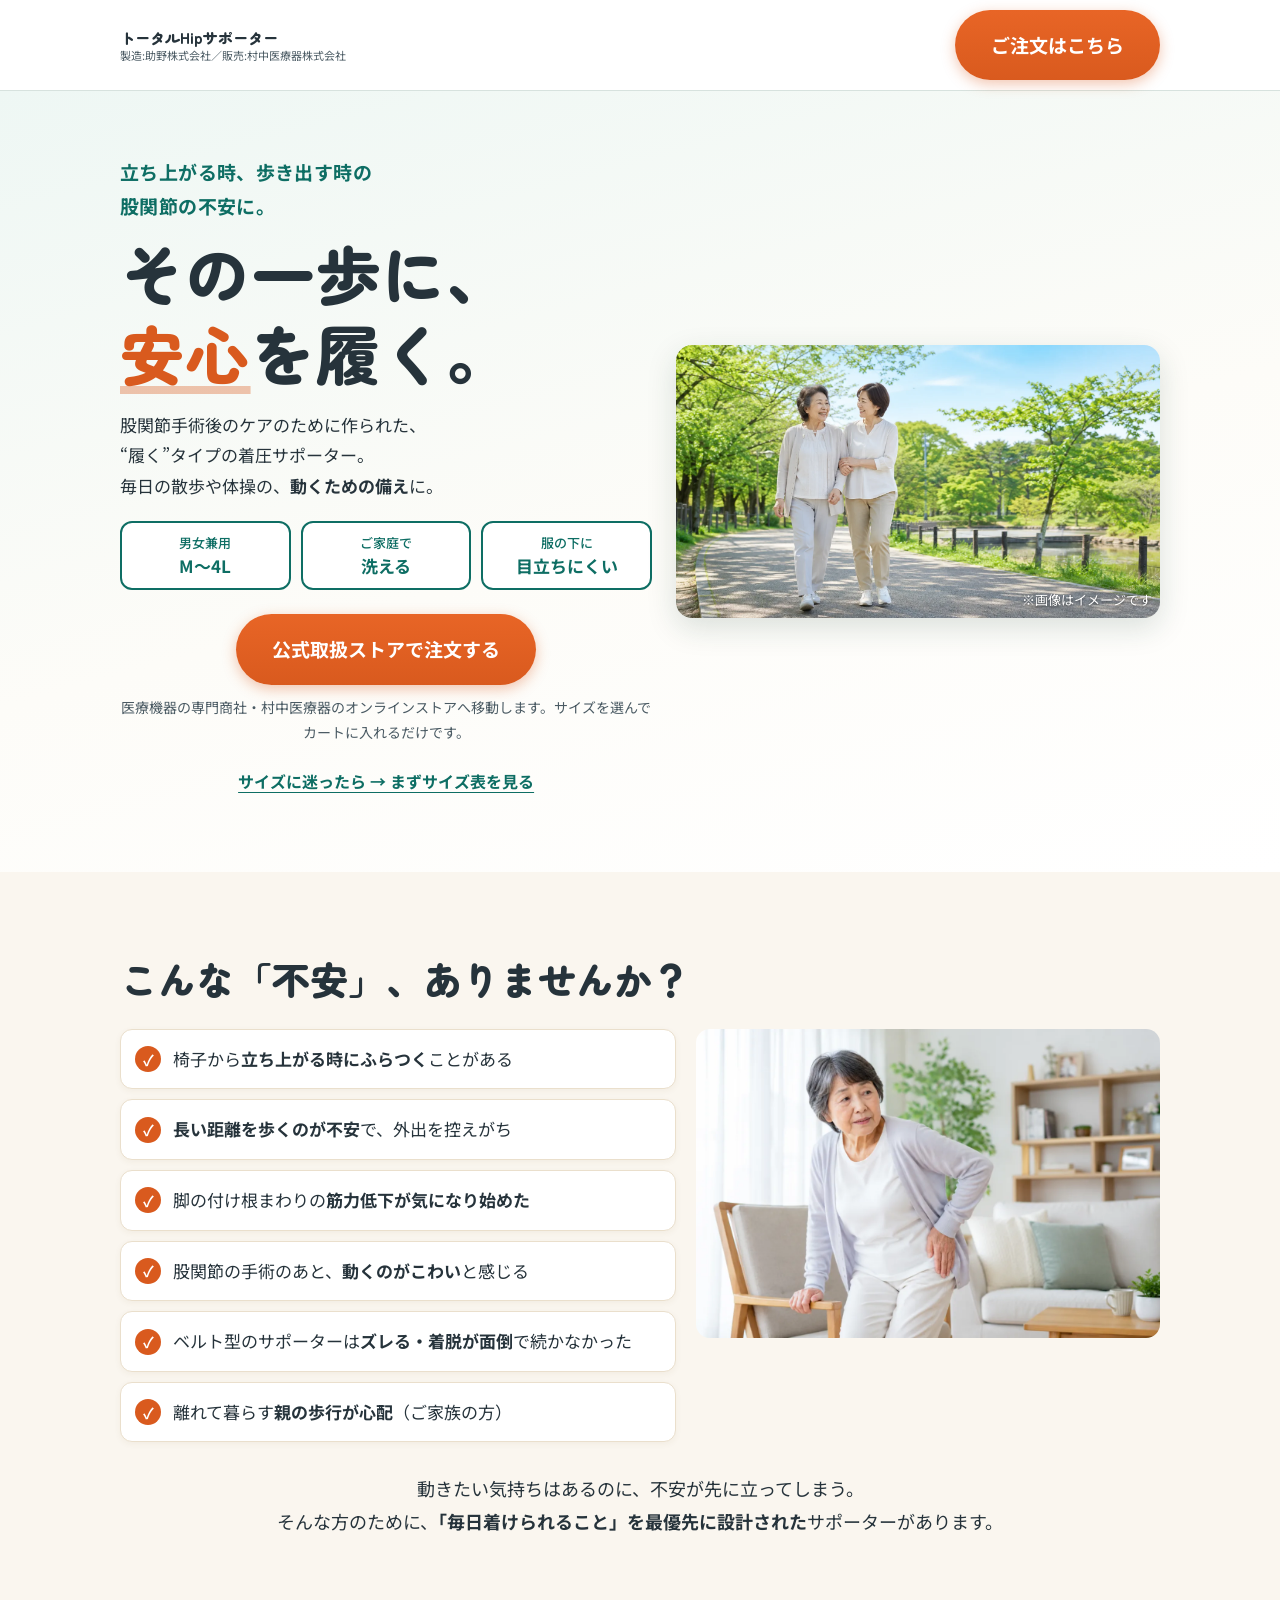
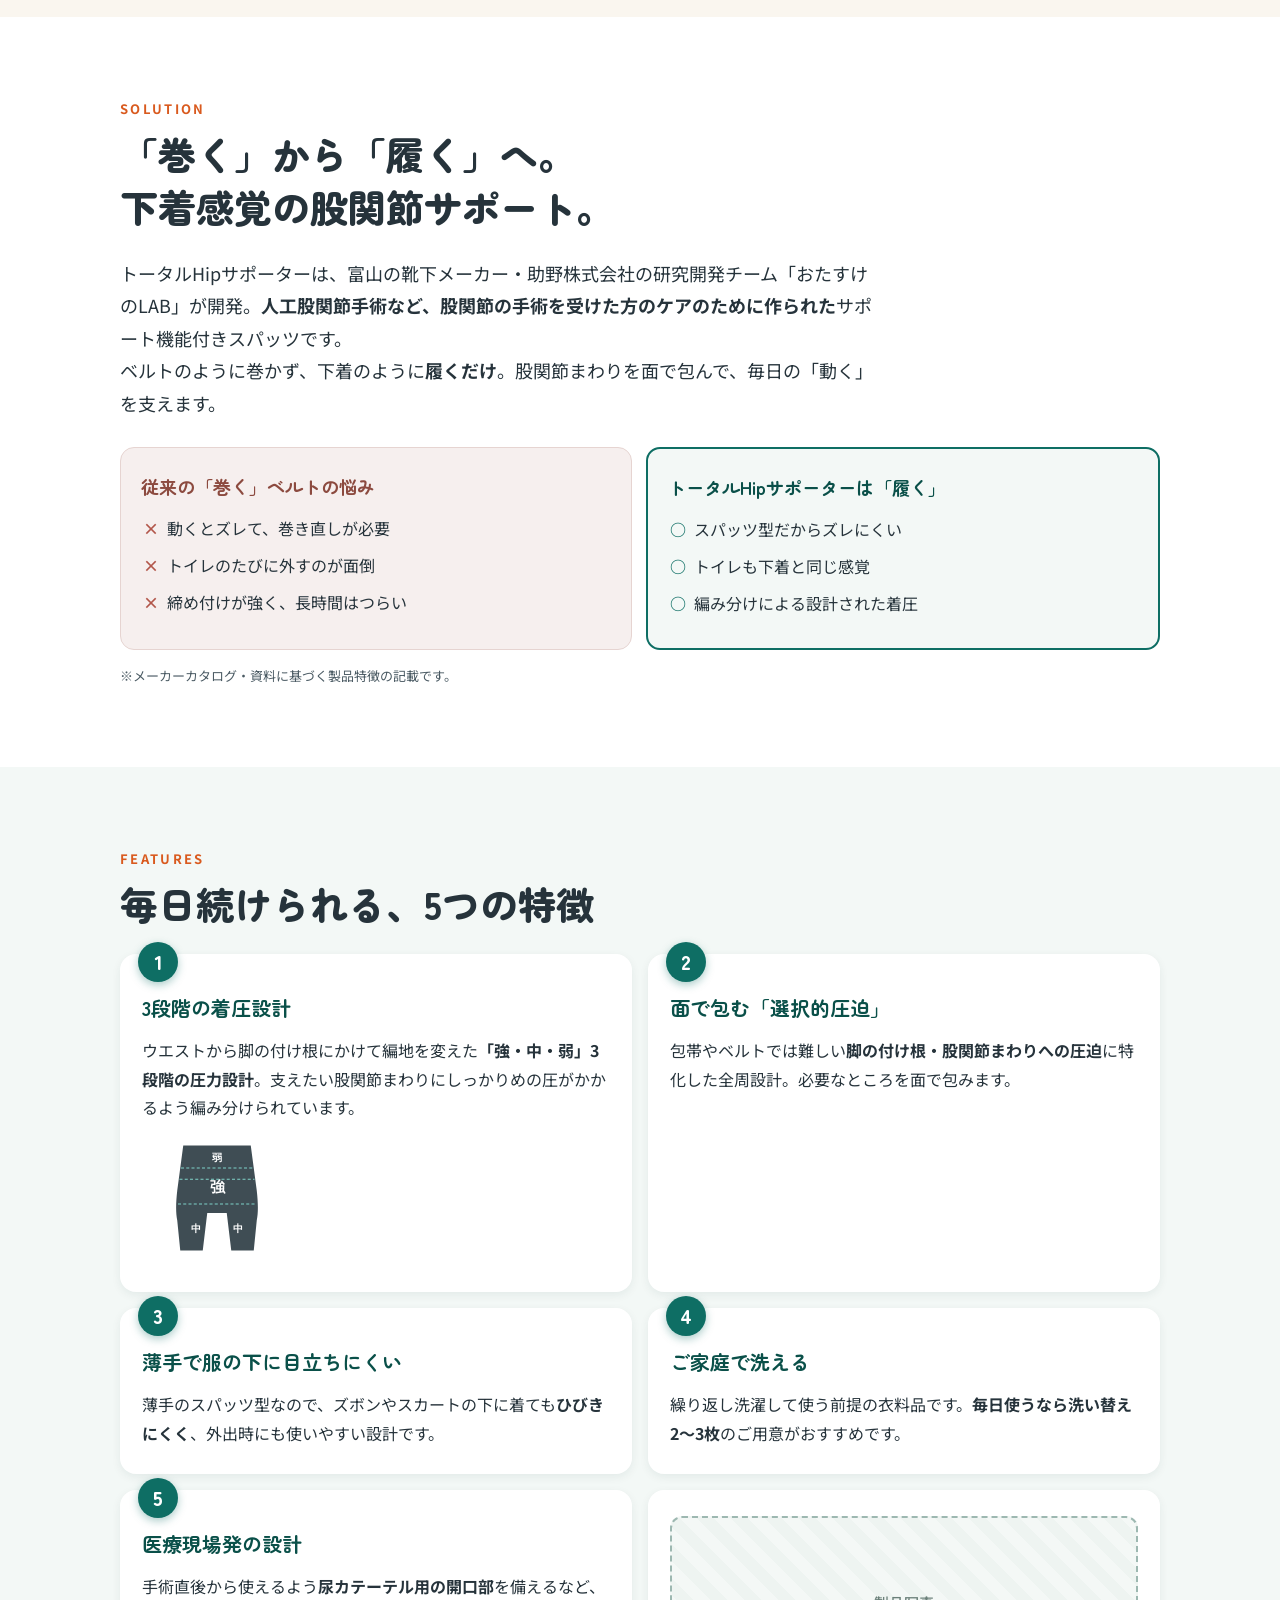
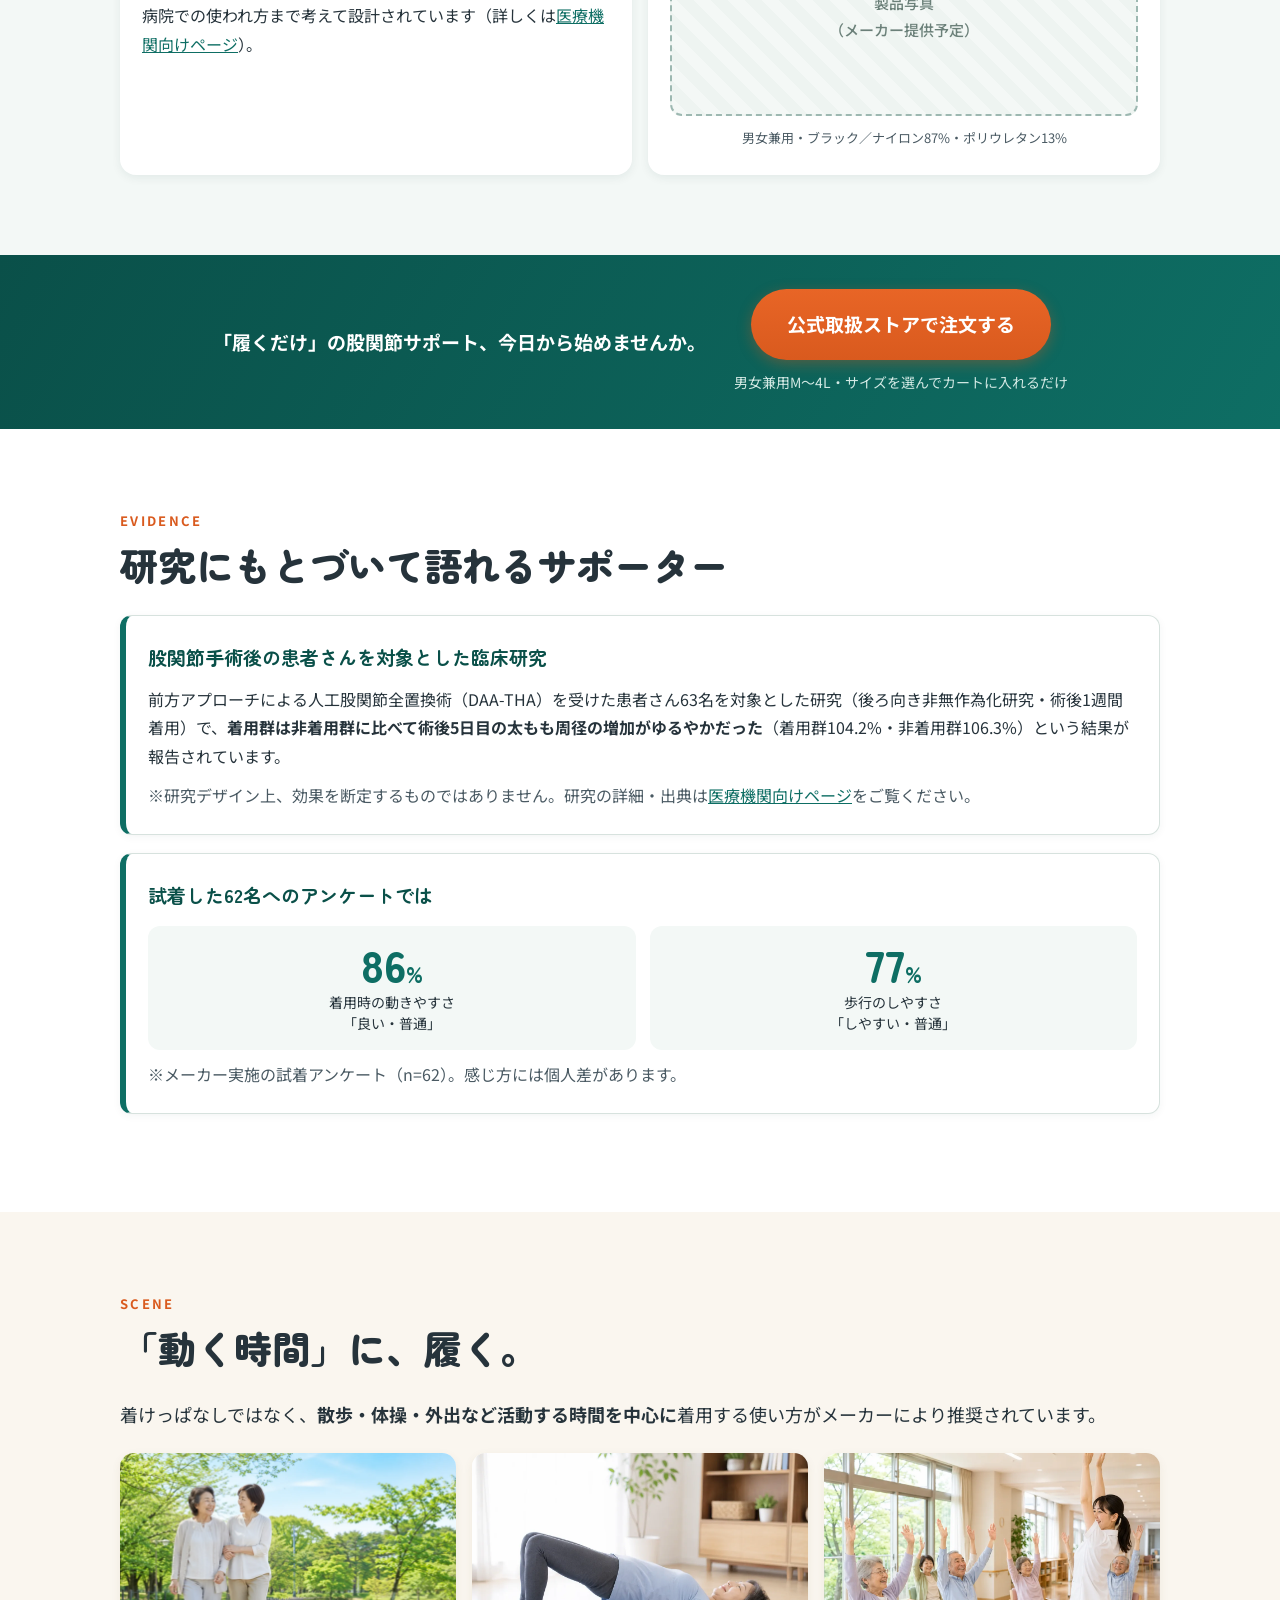
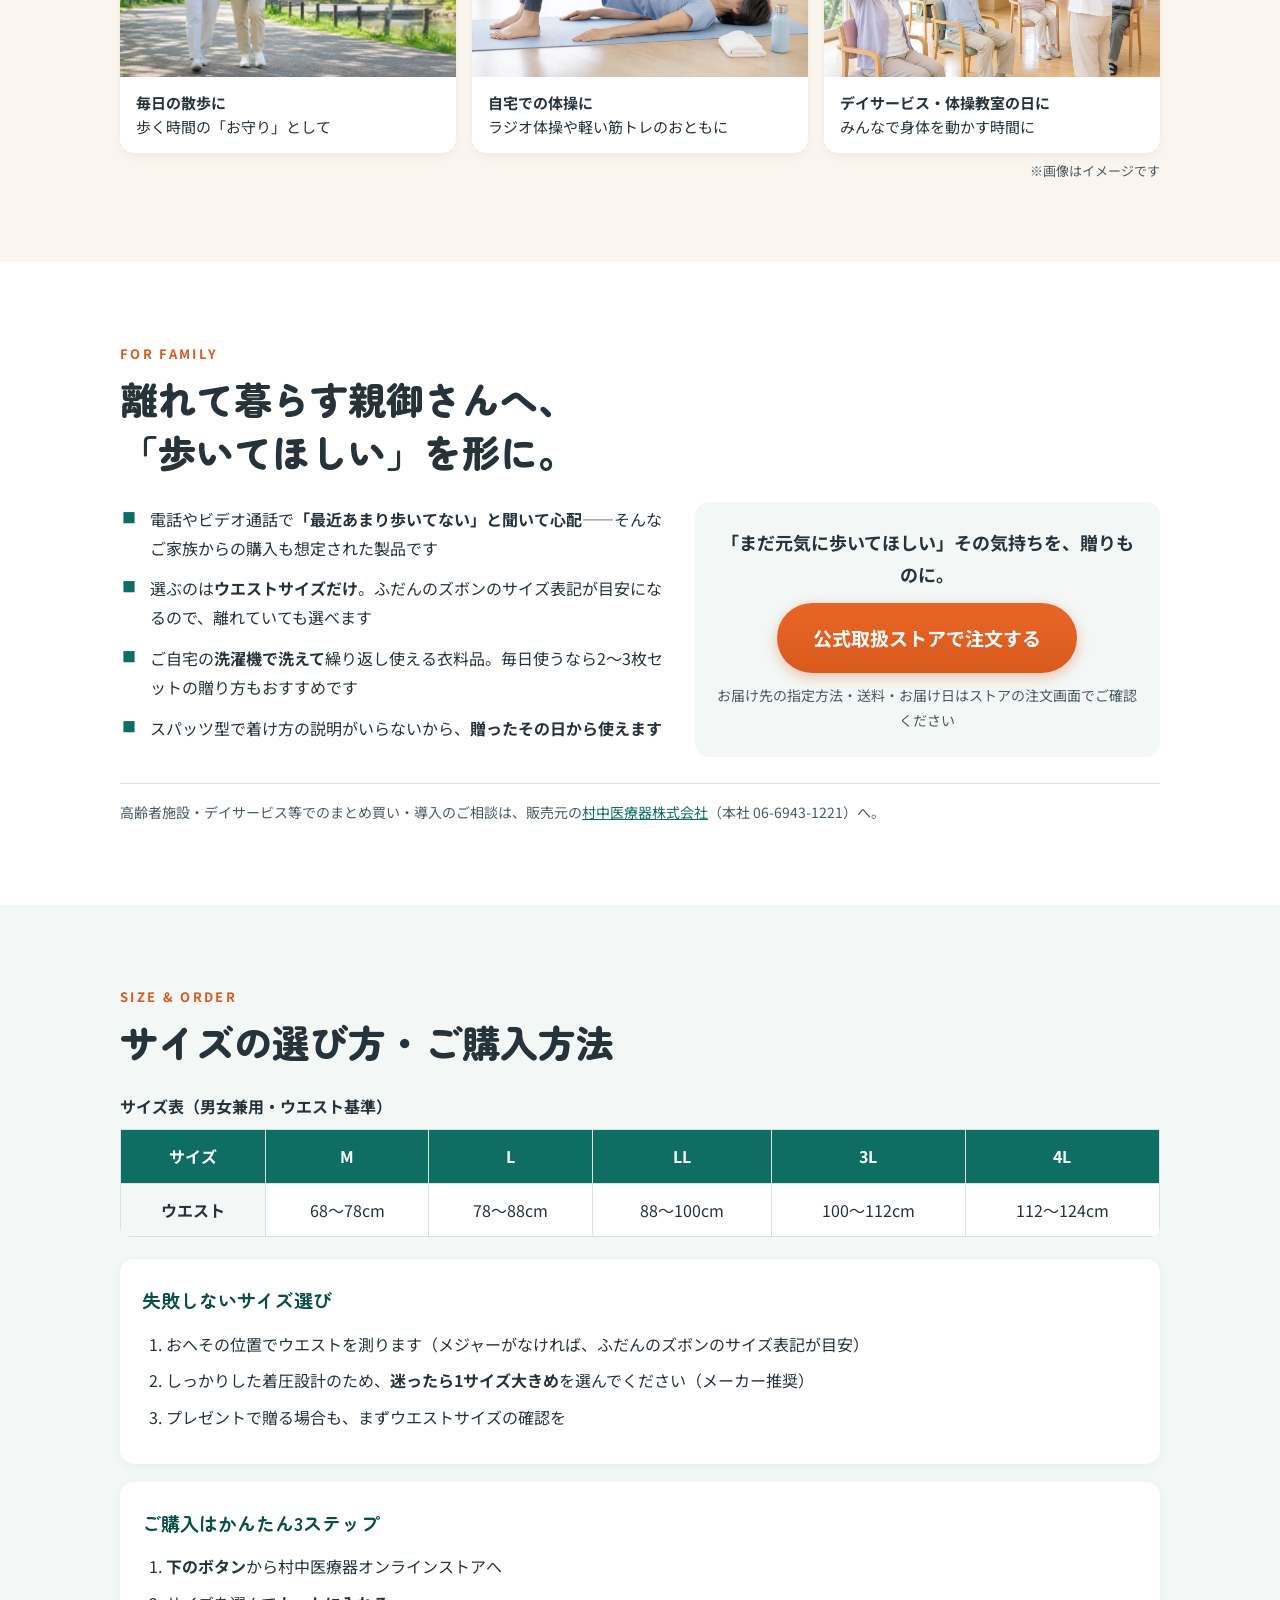
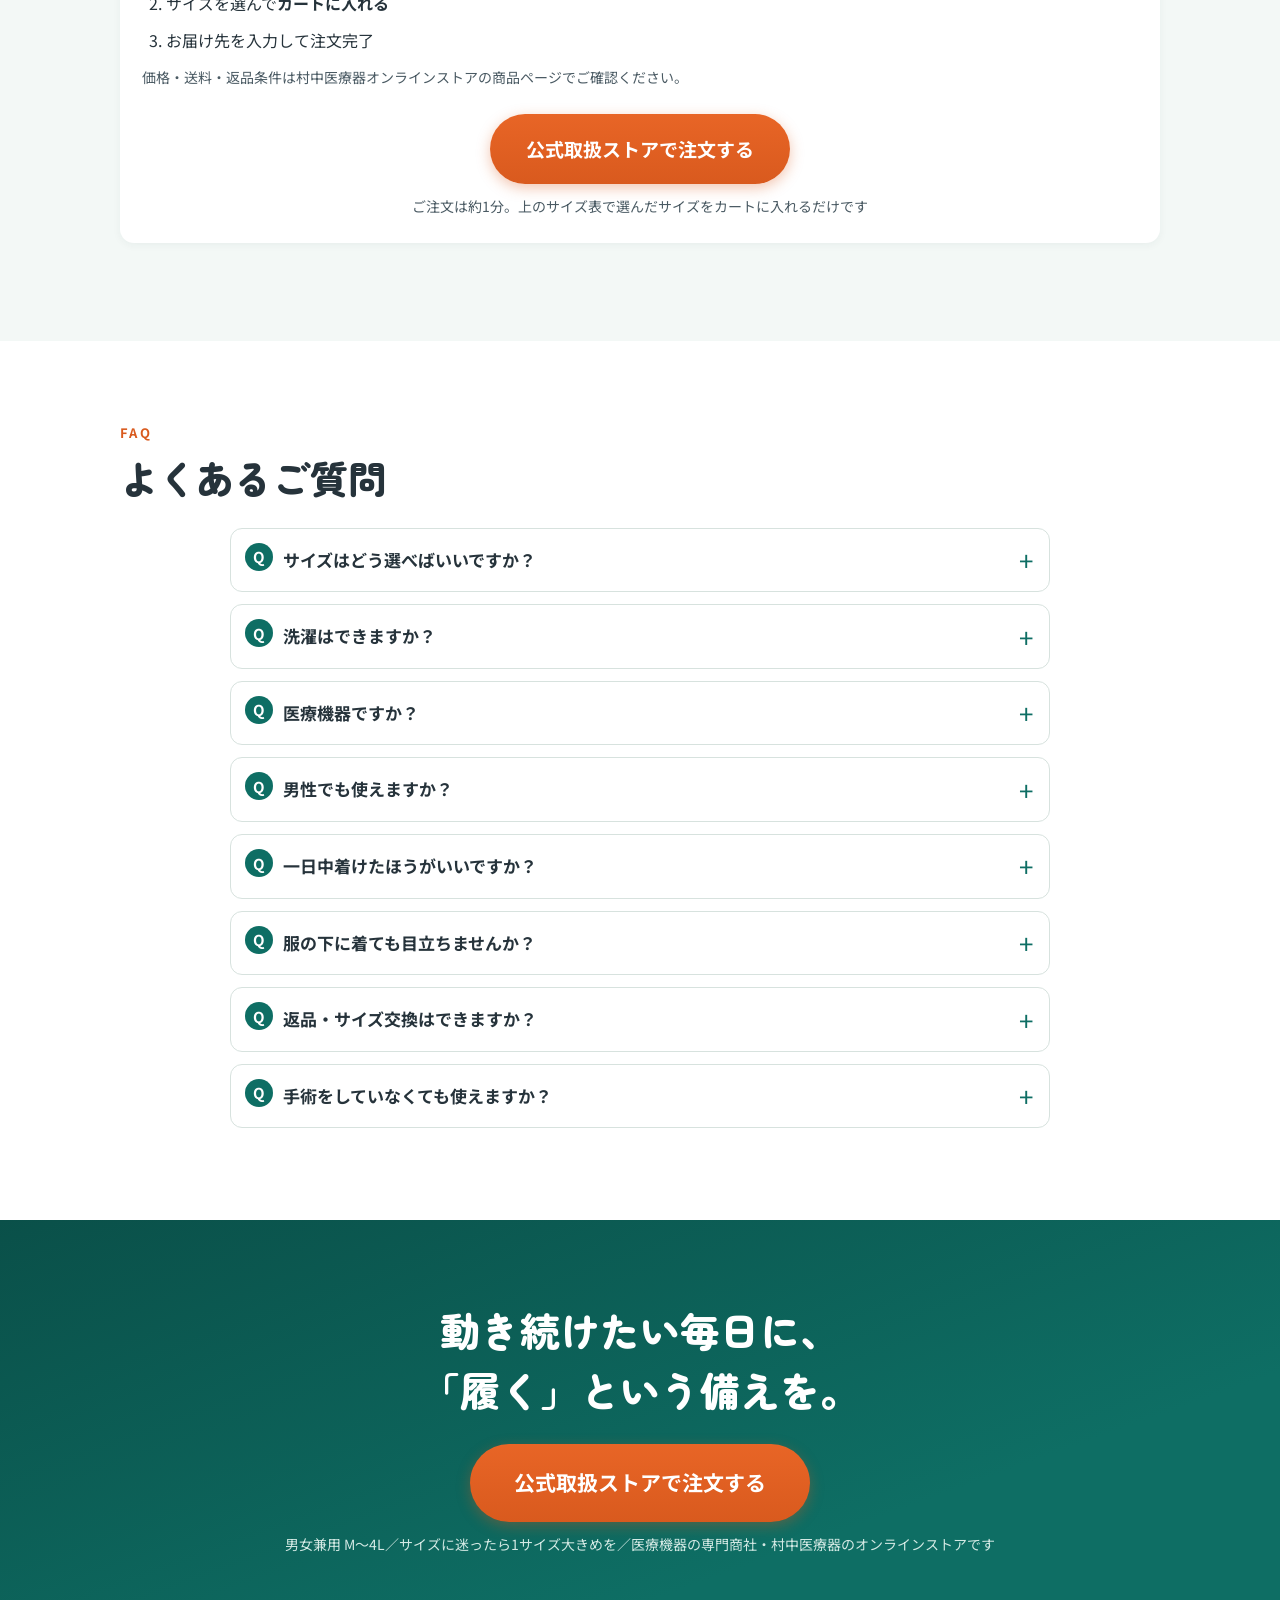
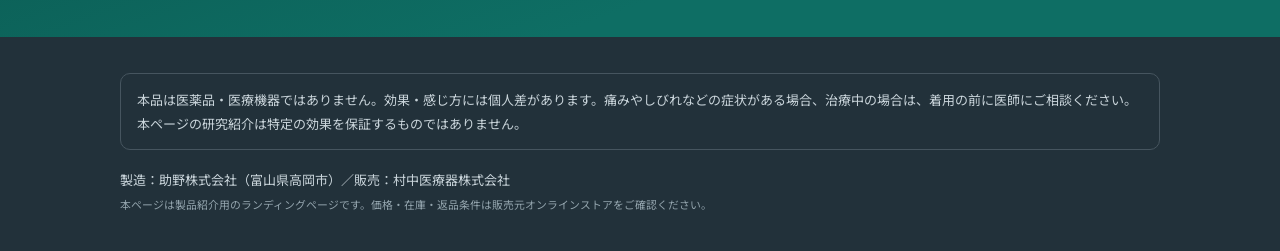
==== commit 450f0bdc: "LP1(サポーター一般向け)を購入CV特化で5サイクル改修: CTA統一・家族ギフト訴求・モバイル可読性・法令QA Co-Authored-By: Claude Fable 5 <noreply@an" ====
--- a/projects/ths-supporter/lp-general/index.html
+++ b/projects/ths-supporter/lp-general/index.html
@@ -65,7 +65,7 @@
 <header class="site-header">
   <div class="container header-inner">
     <p class="header-brand">トータルHipサポーター <span class="header-sub">製造:助野株式会社／販売:村中医療器株式会社</span></p>
-    <a class="btn btn-cta btn-header js-cta" href="https://online.muranaka.co.jp/product/V0300001/" target="_blank" rel="noopener">ご注文はこちら</a>
+    <a class="btn btn-cta btn-header js-cta" data-cta="header" href="https://online.muranaka.co.jp/product/V0300001/" target="_blank" rel="noopener">ご注文はこちら</a>
   </div>
 </header>
 
@@ -83,8 +83,9 @@
         <li>服の下に<br><strong>目立ちにくい</strong></li>
       </ul>
       <div class="cta-block">
-        <a class="btn btn-cta js-cta" href="https://online.muranaka.co.jp/product/V0300001/" target="_blank" rel="noopener">村中医療器オンラインで注文する</a>
-        <p class="cta-note">医療器械の専門商社「村中医療器」の公式オンラインストアに移動します</p>
+        <a class="btn btn-cta js-cta" data-cta="fv" href="https://online.muranaka.co.jp/product/V0300001/" target="_blank" rel="noopener">公式取扱ストアで注文する</a>
+        <p class="cta-note">医療機器の専門商社・村中医療器のオンラインストアへ移動します。<br class="sp-only">サイズを選んでカートに入れるだけです。</p>
+        <a class="btn-textlink" href="#size">サイズに迷ったら → まずサイズ表を見る</a>
       </div>
     </div>
     <figure class="fv-visual">
@@ -120,7 +121,7 @@
   <div class="container">
     <p class="section-eyebrow">SOLUTION</p>
     <h2 class="section-title">「巻く」から「履く」へ。<br>下着感覚の股関節サポート。</h2>
-    <p class="concept-text">トータルHipサポーターは、富山の靴下メーカー・助野株式会社の研究開発チーム「おたすけのLAB」が開発。<strong>THA（人工股関節全置換術）など、股関節手術後のケアのために作られた</strong>サポート機能付きスパッツです。<br>ベルトのように巻かず、下着のように<strong>履くだけ</strong>。股関節まわりを面で包んで、毎日の「動く」を支えます。</p>
+    <p class="concept-text">トータルHipサポーターは、富山の靴下メーカー・助野株式会社の研究開発チーム「おたすけのLAB」が開発。<strong>人工股関節手術など、股関節の手術を受けた方のケアのために作られた</strong>サポート機能付きスパッツです。<br>ベルトのように巻かず、下着のように<strong>履くだけ</strong>。股関節まわりを面で包んで、毎日の「動く」を支えます。</p>
     <div class="concept-compare">
       <div class="compare-col compare-before">
         <h3>従来の「巻く」ベルトの悩み</h3>
@@ -200,8 +201,11 @@
 
 <div class="cta-band">
   <div class="container">
-    <p class="cta-band-copy">まずはサイズ表をチェック。<br class="sp-only">ご注文は公式取扱ストアで。</p>
-    <a class="btn btn-cta js-cta" href="https://online.muranaka.co.jp/product/V0300001/" target="_blank" rel="noopener">村中医療器オンラインで注文する</a>
+    <p class="cta-band-copy">「履くだけ」の股関節サポート、<br class="sp-only">今日から始めませんか。</p>
+    <div>
+      <a class="btn btn-cta js-cta" data-cta="mid_band" href="https://online.muranaka.co.jp/product/V0300001/" target="_blank" rel="noopener">公式取扱ストアで注文する</a>
+      <p class="cta-note cta-note-invert">男女兼用M〜4L・サイズを選んでカートに入れるだけ</p>
+    </div>
   </div>
 </div>
 
@@ -243,31 +247,32 @@
       </figure>
       <figure class="scene-card">
         <img src="../assets/images/lp1-scene-facility.webp" alt="施設でのレクリエーション" width="1200" height="800" loading="lazy">
-        <figcaption><strong>施設のレク・機能訓練に</strong><br>デイサービスの活動時間に</figcaption>
+        <figcaption><strong>デイサービス・体操教室の日に</strong><br>みんなで身体を動かす時間に</figcaption>
       </figure>
     </div>
     <p class="img-note">※画像はイメージです</p>
   </div>
 </section>
 
-<!-- 7. 施設向け -->
-<section class="section facility">
-  <div class="container">
-    <p class="section-eyebrow">FOR FACILITY</p>
-    <h2 class="section-title">高齢者施設・デイサービスの<br>ご担当者様へ</h2>
+<!-- 7. ご家族向け（贈りもの） -->
+<section class="section family">
+  <div class="container">
+    <p class="section-eyebrow">FOR FAMILY</p>
+    <h2 class="section-title">離れて暮らす親御さんへ、<br>「歩いてほしい」を形に。</h2>
     <div class="facility-inner">
       <ul class="facility-points">
-        <li><strong>薄手のスパッツ型</strong>のため、トイレ介助・お着替え介助の妨げになりにくい設計です</li>
-        <li><strong>男女兼用・M〜4Lの5サイズ</strong>。ウエストサイズだけで選べるので備品管理がしやすい</li>
-        <li>ご家庭・施設の<strong>洗濯機で洗えて</strong>繰り返し使えます</li>
-        <li>複数枚・サイズ違いのまとめてのご相談は、販売元の村中医療器へ</li>
+        <li>電話やビデオ通話で<strong>「最近あまり歩いてない」と聞いて心配</strong>——そんなご家族からの購入も想定された製品です</li>
+        <li>選ぶのは<strong>ウエストサイズだけ</strong>。ふだんのズボンのサイズ表記が目安になるので、離れていても選べます</li>
+        <li>ご自宅の<strong>洗濯機で洗えて</strong>繰り返し使える衣料品。毎日使うなら2〜3枚セットの贈り方もおすすめです</li>
+        <li>スパッツ型で着け方の説明がいらないから、<strong>贈ったその日から使えます</strong></li>
       </ul>
       <div class="facility-cta">
-        <p>まとめ買い・導入のご相談</p>
-        <a class="btn btn-sub" href="https://www.muranaka.co.jp/" target="_blank" rel="noopener">村中医療器株式会社（公式サイト）</a>
-        <p class="cta-note">本社 06-6943-1221（代）／全国に営業所があります</p>
-      </div>
-    </div>
+        <p>「まだ元気に歩いてほしい」<br class="sp-only">その気持ちを、贈りものに。</p>
+        <a class="btn btn-cta js-cta" data-cta="family" href="https://online.muranaka.co.jp/product/V0300001/" target="_blank" rel="noopener">公式取扱ストアで注文する</a>
+        <p class="cta-note">お届け先の指定方法・送料・お届け日はストアの注文画面でご確認ください</p>
+      </div>
+    </div>
+    <p class="facility-note">高齢者施設・デイサービス等でのまとめ買い・導入のご相談は、販売元の<a href="https://www.muranaka.co.jp/" target="_blank" rel="noopener">村中医療器株式会社</a>（本社 06-6943-1221）へ。</p>
   </div>
 </section>
 
@@ -300,7 +305,8 @@
       </ol>
       <p class="price-note">価格・送料・返品条件は村中医療器オンラインストアの商品ページでご確認ください。<!-- TODO: 価格表示可否をメーカー確認後、税込価格を明記 --></p>
       <div class="cta-block">
-        <a class="btn btn-cta js-cta" href="https://online.muranaka.co.jp/product/V0300001/" target="_blank" rel="noopener">村中医療器オンラインで注文する</a>
+        <a class="btn btn-cta js-cta" data-cta="size_buy" href="https://online.muranaka.co.jp/product/V0300001/" target="_blank" rel="noopener">公式取扱ストアで注文する</a>
+        <p class="cta-note">ご注文は約1分。上のサイズ表で選んだサイズをカートに入れるだけです</p>
       </div>
     </div>
   </div>
@@ -329,8 +335,8 @@
   <div class="container">
     <h2 class="final-catch">動き続けたい毎日に、<br>「履く」という備えを。</h2>
     <div class="cta-block">
-      <a class="btn btn-cta btn-lg js-cta" href="https://online.muranaka.co.jp/product/V0300001/" target="_blank" rel="noopener">村中医療器オンラインで注文する</a>
-      <p class="cta-note">男女兼用 M〜4L／サイズに迷ったら1サイズ大きめを</p>
+      <a class="btn btn-cta btn-lg js-cta" data-cta="final" href="https://online.muranaka.co.jp/product/V0300001/" target="_blank" rel="noopener">公式取扱ストアで注文する</a>
+      <p class="cta-note">男女兼用 M〜4L／サイズに迷ったら1サイズ大きめを／医療機器の専門商社・村中医療器のオンラインストアです</p>
     </div>
   </div>
 </section>
@@ -346,7 +352,7 @@
 
 <!-- スマホ追従CTA -->
 <div class="sticky-cta" id="stickyCta" aria-hidden="true">
-  <a class="btn btn-cta js-cta" href="https://online.muranaka.co.jp/product/V0300001/" target="_blank" rel="noopener">ご注文はこちら（村中医療器）</a>
+  <a class="btn btn-cta js-cta" data-cta="sticky" href="https://online.muranaka.co.jp/product/V0300001/" target="_blank" rel="noopener">公式取扱ストアで注文する</a>
 </div>
 
 <script src="script.js" defer></script>
--- a/projects/ths-supporter/lp-general/style.css
+++ b/projects/ths-supporter/lp-general/style.css
@@ -36,9 +36,10 @@
 /* ---------- ヘッダー ---------- */
 .site-header{position:sticky;top:0;z-index:100;background:rgba(255,255,255,.96);border-bottom:1px solid var(--c-line);backdrop-filter:blur(4px)}
 .header-inner{display:flex;align-items:center;justify-content:space-between;gap:8px;padding-top:10px;padding-bottom:10px}
-.header-brand{font-family:var(--font-head);font-weight:900;font-size:16px;line-height:1.3}
+.header-brand{font-family:var(--font-head);font-weight:900;font-size:15px;line-height:1.3}
 .header-sub{display:none;font-family:var(--font-body);font-weight:400;font-size:11px;color:var(--c-text-sub)}
-.btn-header{font-size:14px;padding:12px 16px;white-space:nowrap}
+.btn-header{font-size:14px;padding:12px 14px;white-space:nowrap}
+[id]{scroll-margin-top:76px}
 
 /* ---------- ボタン ---------- */
 .btn{display:inline-block;text-decoration:none;text-align:center;font-weight:700;border-radius:999px;transition:transform .15s ease, box-shadow .15s ease}
@@ -56,8 +57,9 @@
 .btn-sub{background:#fff;color:var(--c-primary);border:2px solid var(--c-primary);padding:14px 28px;font-size:17px}
 .btn-sub:hover{background:var(--c-bg-soft)}
 .cta-block{text-align:center;margin-top:24px}
-.cta-note{font-size:13px;color:var(--c-text-sub);margin-top:10px}
-.img-note{font-size:12px;color:var(--c-text-sub);text-align:right;margin-top:6px}
+.cta-note{font-size:14px;color:var(--c-text-sub);margin-top:10px}
+.btn-textlink{display:inline-block;margin-top:10px;font-size:16px;font-weight:700;color:var(--c-primary);text-underline-offset:4px;padding:12px 8px;min-height:44px}
+.img-note{font-size:13px;color:var(--c-text-sub);text-align:right;margin-top:6px}
 
 /* ---------- FV ---------- */
 .fv{background:linear-gradient(165deg,#eef7f4 0%,#fdfcf8 55%,#fff 100%);padding:36px 0 44px;overflow:hidden}
@@ -69,9 +71,9 @@
 .fv-badges{display:flex;gap:10px;list-style:none;margin-top:20px}
 .fv-badges li{
   flex:1;background:#fff;border:2px solid var(--c-primary);color:var(--c-primary);
-  border-radius:12px;text-align:center;font-size:12px;line-height:1.5;padding:10px 2px;font-weight:500
-}
-.fv-badges strong{font-size:16px}
+  border-radius:12px;text-align:center;font-size:13px;line-height:1.5;padding:10px 2px;font-weight:500
+}
+.fv-badges strong{font-size:17px}
 .fv-visual{position:relative;border-radius:16px;overflow:hidden;box-shadow:0 10px 30px rgba(20,60,50,.15)}
 .fv-visual img{width:100%;object-fit:cover}
 .fv-visual .img-note{position:absolute;right:8px;bottom:6px;margin:0;color:#fff;text-shadow:0 1px 3px rgba(0,0,0,.6)}
@@ -110,7 +112,7 @@
 .compare-after{background:var(--c-bg-soft);border:2px solid var(--c-primary)}
 .compare-after h3{color:var(--c-primary-dark)}
 .compare-after li::before{content:"○";position:absolute;left:2px;color:var(--c-primary);font-weight:700}
-.fact-note{font-size:12px;color:var(--c-text-sub);margin-top:14px}
+.fact-note{font-size:13px;color:var(--c-text-sub);margin-top:14px}
 
 /* ---------- 特徴 ---------- */
 .features{background:var(--c-bg-soft)}
@@ -135,6 +137,7 @@
 /* ---------- CTAバンド ---------- */
 .cta-band{background:linear-gradient(120deg,var(--c-primary-dark),var(--c-primary));padding:34px 0;text-align:center}
 .cta-band-copy{color:#fff;font-size:19px;font-weight:700;margin-bottom:16px}
+.cta-note-invert{color:#d3e9e4}
 
 /* ---------- エビデンス ---------- */
 .evidence-card{background:#fff;border:1px solid var(--c-line);border-left:6px solid var(--c-primary);border-radius:12px;padding:24px 22px;margin-bottom:18px;box-shadow:0 2px 8px rgba(20,60,50,.05)}
@@ -145,7 +148,7 @@
 .stat{flex:1;text-align:center;background:var(--c-bg-soft);border-radius:12px;padding:16px 8px}
 .stat-num{font-family:var(--font-head);font-weight:900;font-size:44px;color:var(--c-primary);line-height:1}
 .stat-num span{font-size:22px}
-.stat p{font-size:13px;margin-top:6px;line-height:1.5}
+.stat p{font-size:14px;margin-top:6px;line-height:1.5}
 
 /* ---------- 使用シーン ---------- */
 .scenes{background:var(--c-bg-warm)}
@@ -155,7 +158,8 @@
 .scene-card img{width:100%;aspect-ratio:3/2;object-fit:cover}
 .scene-card figcaption{padding:14px 16px;font-size:15px;line-height:1.6}
 
-/* ---------- 施設向け ---------- */
+/* ---------- ご家族向け（贈りもの）---------- */
+.facility-note{margin-top:26px;font-size:14px;color:var(--c-text-sub);border-top:1px solid var(--c-line);padding-top:16px}
 .facility-inner{display:flex;flex-direction:column;gap:22px}
 .facility-points{list-style:none}
 .facility-points li{position:relative;padding-left:30px;margin-bottom:12px;font-size:16px}
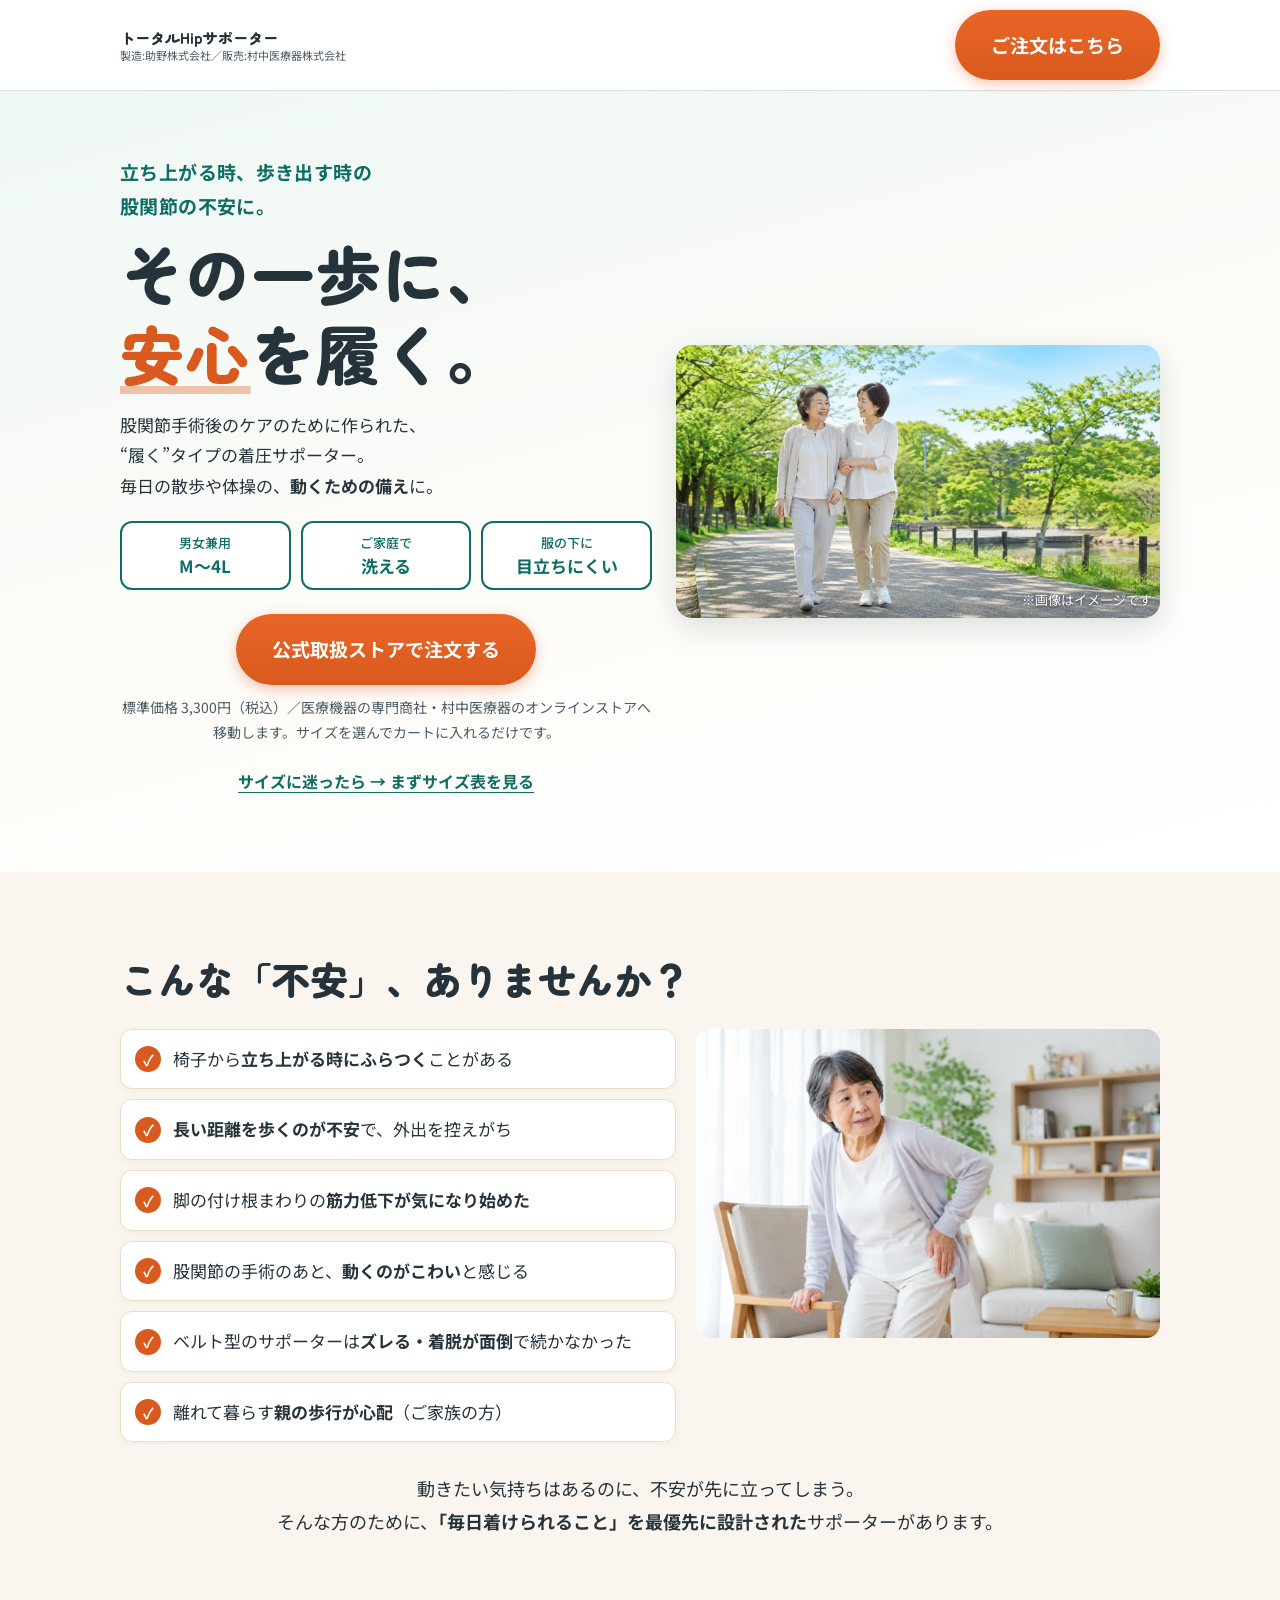
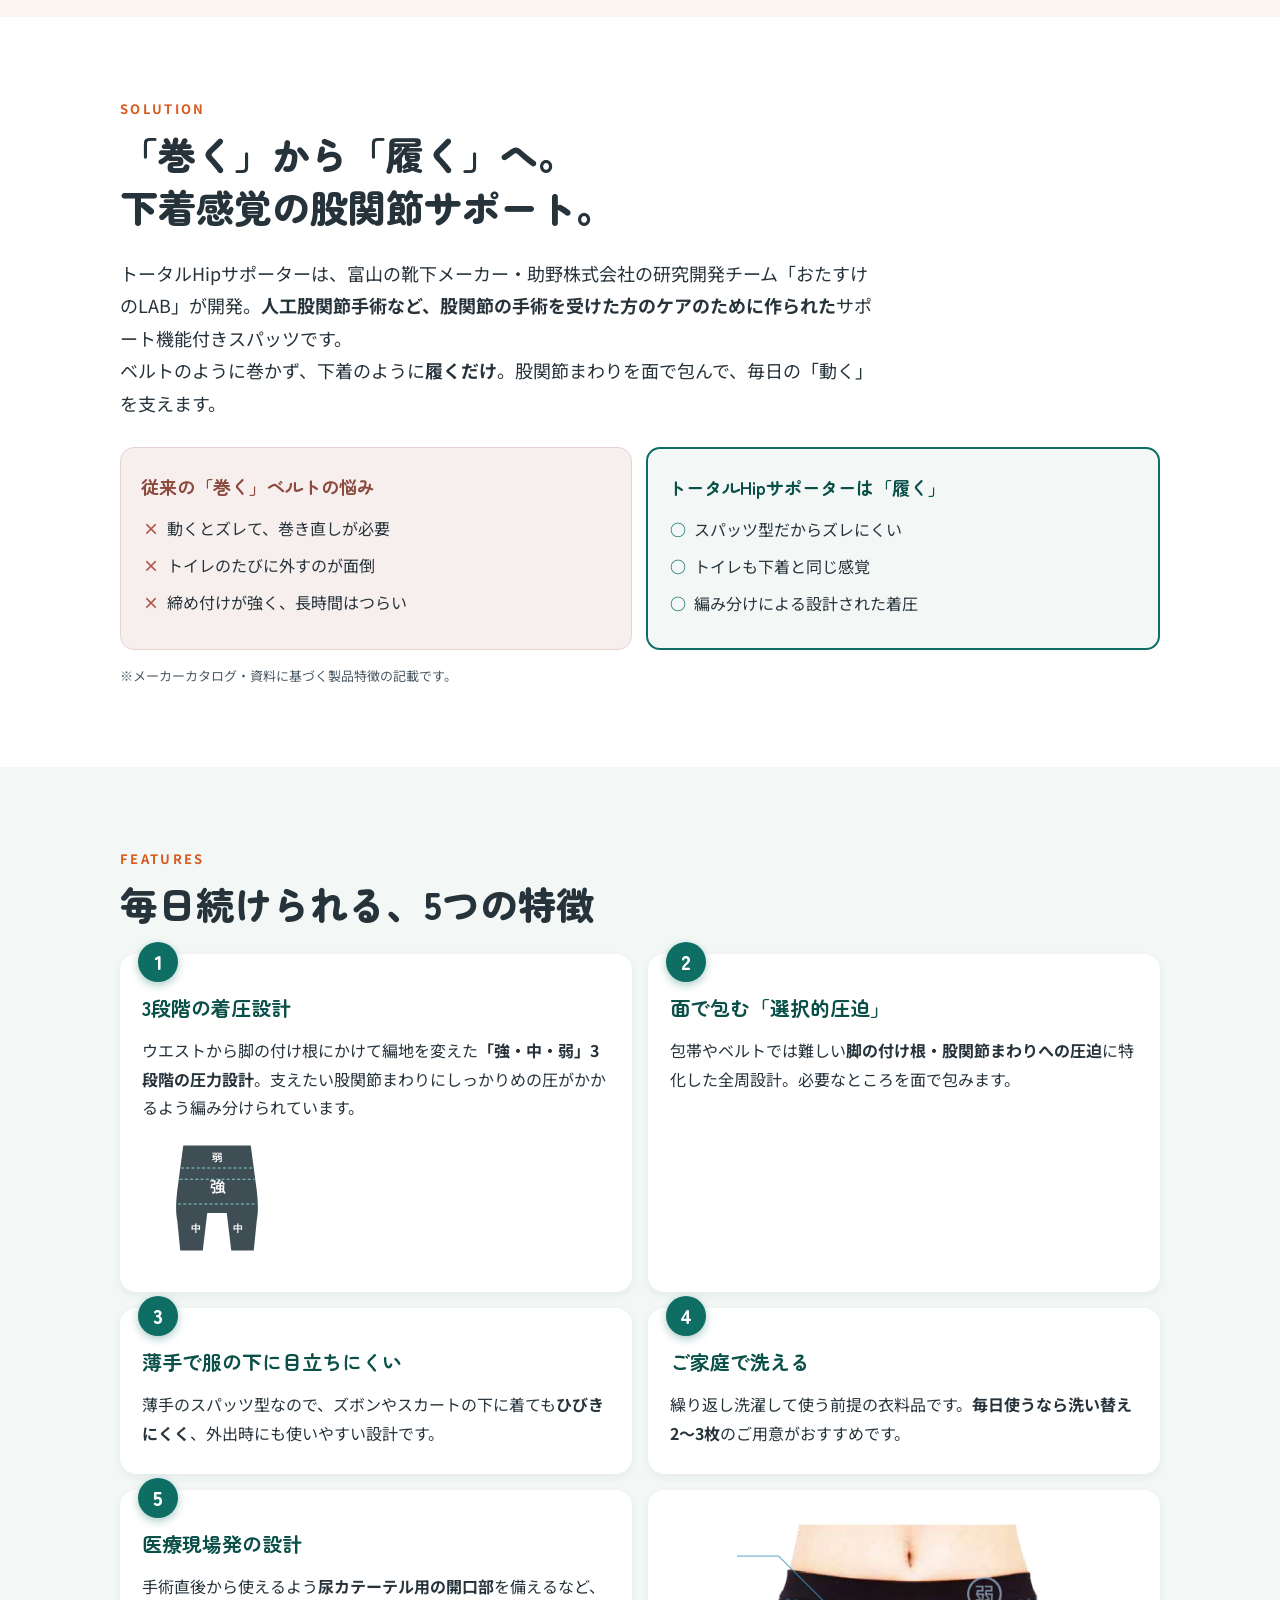
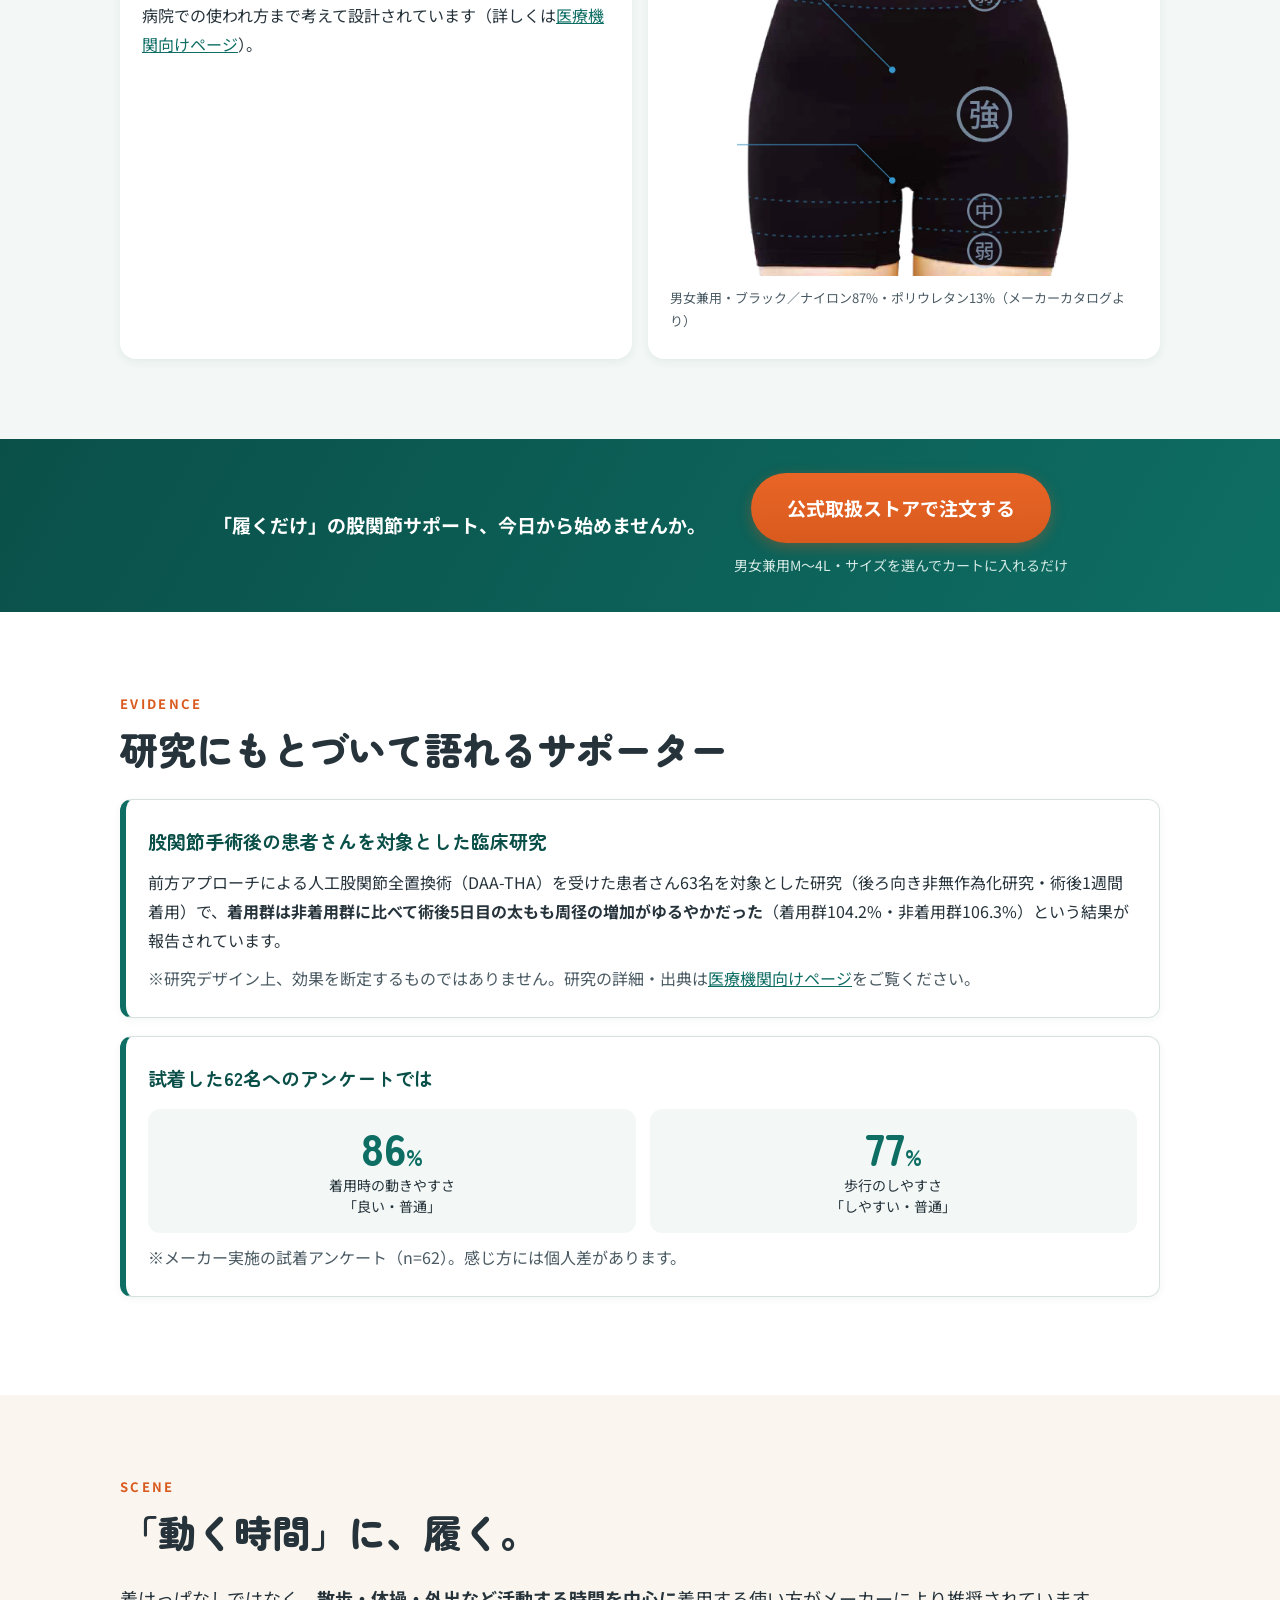
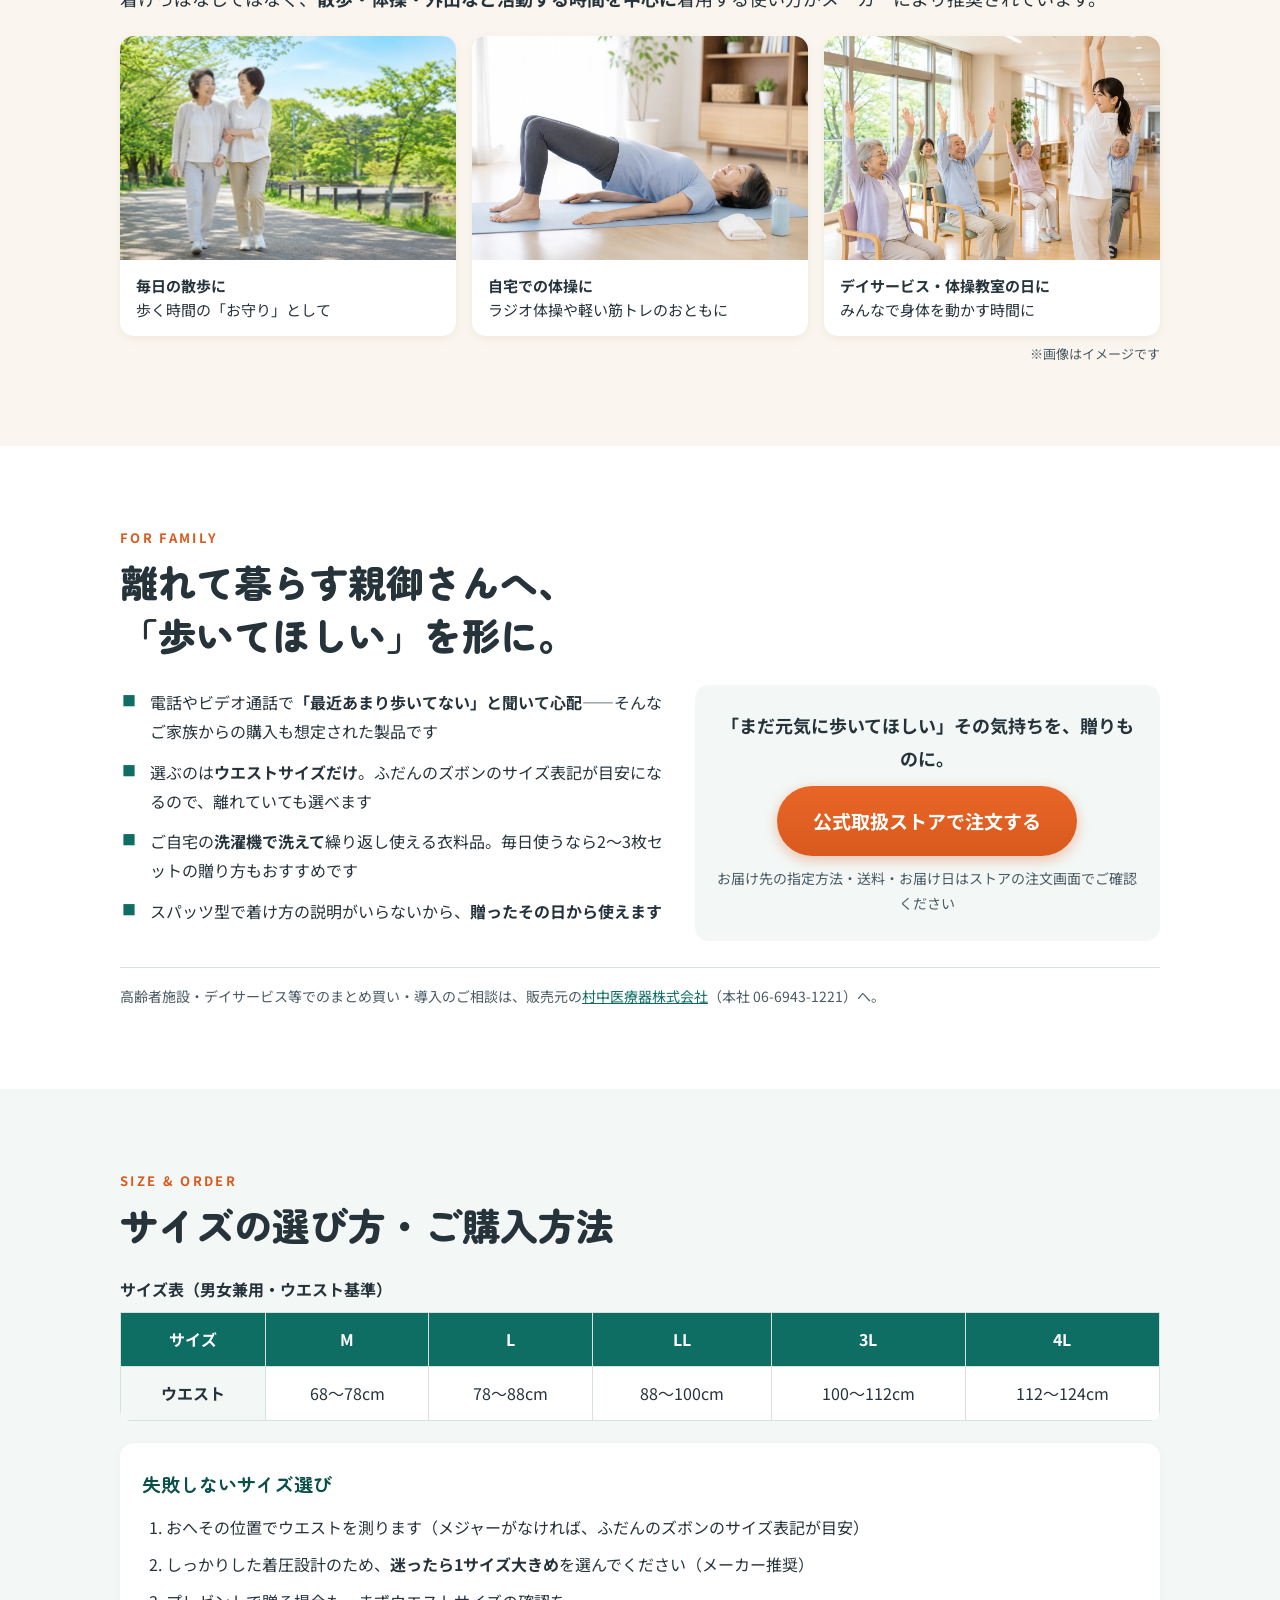
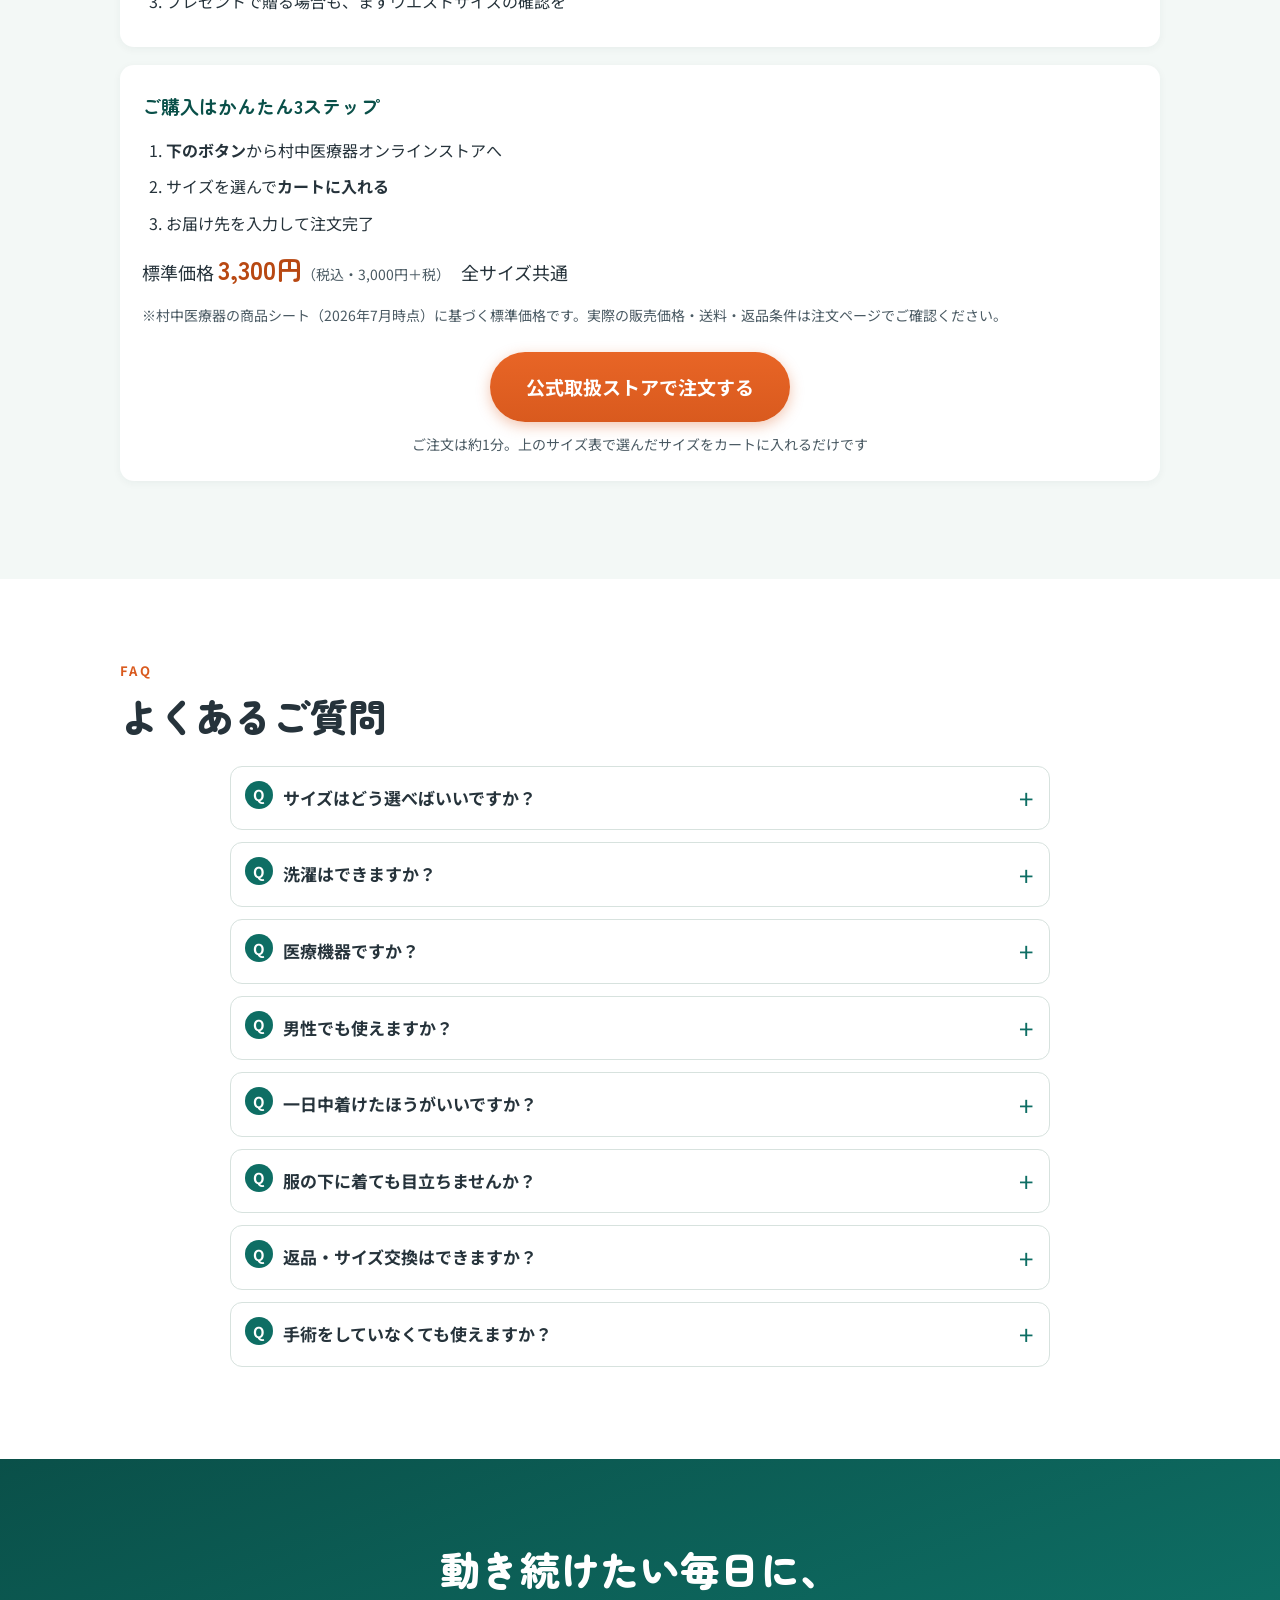
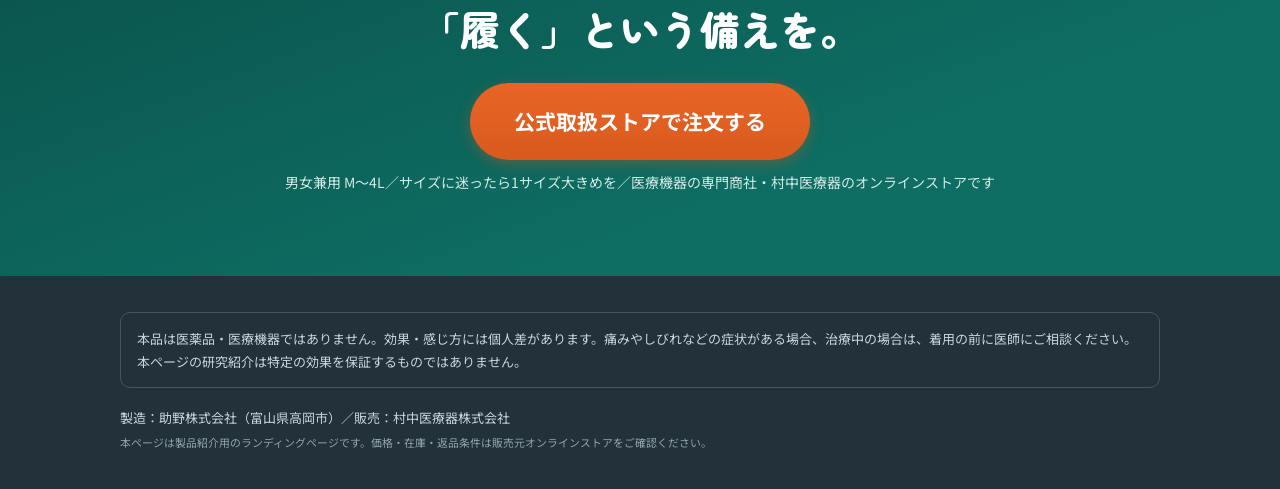
==== commit c1cd4bc5: "サポーターLP: 製品写真(着圧表示付き)をプレースホルダーに差し替え・標準価格3,300円(税込)を両LPに反映 Co-Authored-By: Claude Fable 5 <noreply@an" ====
--- a/projects/ths-supporter/lp-general/index.html
+++ b/projects/ths-supporter/lp-general/index.html
@@ -37,6 +37,8 @@
   "offers": {
     "@type": "Offer",
     "url": "https://online.muranaka.co.jp/product/V0300001/",
+    "price": "3300",
+    "priceCurrency": "JPY",
     "availability": "https://schema.org/InStock",
     "seller": {"@type": "Organization", "name": "村中医療器株式会社"}
   }
@@ -84,7 +86,7 @@
       </ul>
       <div class="cta-block">
         <a class="btn btn-cta js-cta" data-cta="fv" href="https://online.muranaka.co.jp/product/V0300001/" target="_blank" rel="noopener">公式取扱ストアで注文する</a>
-        <p class="cta-note">医療機器の専門商社・村中医療器のオンラインストアへ移動します。<br class="sp-only">サイズを選んでカートに入れるだけです。</p>
+        <p class="cta-note">標準価格 3,300円（税込）／医療機器の専門商社・村中医療器のオンラインストアへ移動します。<br class="sp-only">サイズを選んでカートに入れるだけです。</p>
         <a class="btn-textlink" href="#size">サイズに迷ったら → まずサイズ表を見る</a>
       </div>
     </div>
@@ -188,12 +190,9 @@
         <h3>医療現場発の設計</h3>
         <p>手術直後から使えるよう<strong>尿カテーテル用の開口部</strong>を備えるなど、病院での使われ方まで考えて設計されています（詳しくは<a href="../lp-medical/index.html">医療機関向けページ</a>）。</p>
       </article>
-      <figure class="feature-card product-placeholder">
-        <!-- TODO: メーカー提供写真に差し替え（製品全体・黒・スパッツ型） -->
-        <div class="placeholder-box">
-          <span>製品写真<br>（メーカー提供予定）</span>
-        </div>
-        <figcaption>男女兼用・ブラック／ナイロン87%・ポリウレタン13%</figcaption>
+      <figure class="feature-card product-photo">
+        <img src="../assets/images/product-pressure.webp" alt="トータルHipサポーターの製品写真。ウエスト部は弱、股関節まわりは強、太もも部は中から弱の3段階着圧設計" width="874" height="941" loading="lazy">
+        <figcaption>男女兼用・ブラック／ナイロン87%・ポリウレタン13%（メーカーカタログより）</figcaption>
       </figure>
     </div>
   </div>
@@ -303,7 +302,8 @@
         <li>サイズを選んで<strong>カートに入れる</strong></li>
         <li>お届け先を入力して注文完了</li>
       </ol>
-      <p class="price-note">価格・送料・返品条件は村中医療器オンラインストアの商品ページでご確認ください。<!-- TODO: 価格表示可否をメーカー確認後、税込価格を明記 --></p>
+      <p class="price-line">標準価格 <strong>3,300円</strong><span class="tax">（税込・3,000円＋税）</span>　全サイズ共通</p>
+      <p class="price-note">※村中医療器の商品シート（2026年7月時点）に基づく標準価格です。実際の販売価格・送料・返品条件は注文ページでご確認ください。</p>
       <div class="cta-block">
         <a class="btn btn-cta js-cta" data-cta="size_buy" href="https://online.muranaka.co.jp/product/V0300001/" target="_blank" rel="noopener">公式取扱ストアで注文する</a>
         <p class="cta-note">ご注文は約1分。上のサイズ表で選んだサイズをカートに入れるだけです</p>
--- a/projects/ths-supporter/lp-general/style.css
+++ b/projects/ths-supporter/lp-general/style.css
@@ -127,6 +127,12 @@
 .feature-card p{font-size:16px}
 .feature-svg{width:150px;margin:16px auto 0}
 .product-placeholder{display:flex;flex-direction:column;gap:10px;align-items:center;justify-content:center}
+.product-photo{display:flex;flex-direction:column;gap:10px;align-items:center;justify-content:center}
+.product-photo img{border-radius:12px;max-height:360px;width:auto}
+.product-photo figcaption{font-size:13px;color:var(--c-text-sub)}
+.price-line{font-size:18px;margin-top:6px}
+.price-line strong{font-size:26px;color:var(--c-accent-dark);font-family:var(--font-head)}
+.price-line .tax{font-size:14px;color:var(--c-text-sub)}
 .placeholder-box{
   width:100%;min-height:200px;border:2px dashed #9db8b1;border-radius:12px;
   display:flex;align-items:center;justify-content:center;text-align:center;
